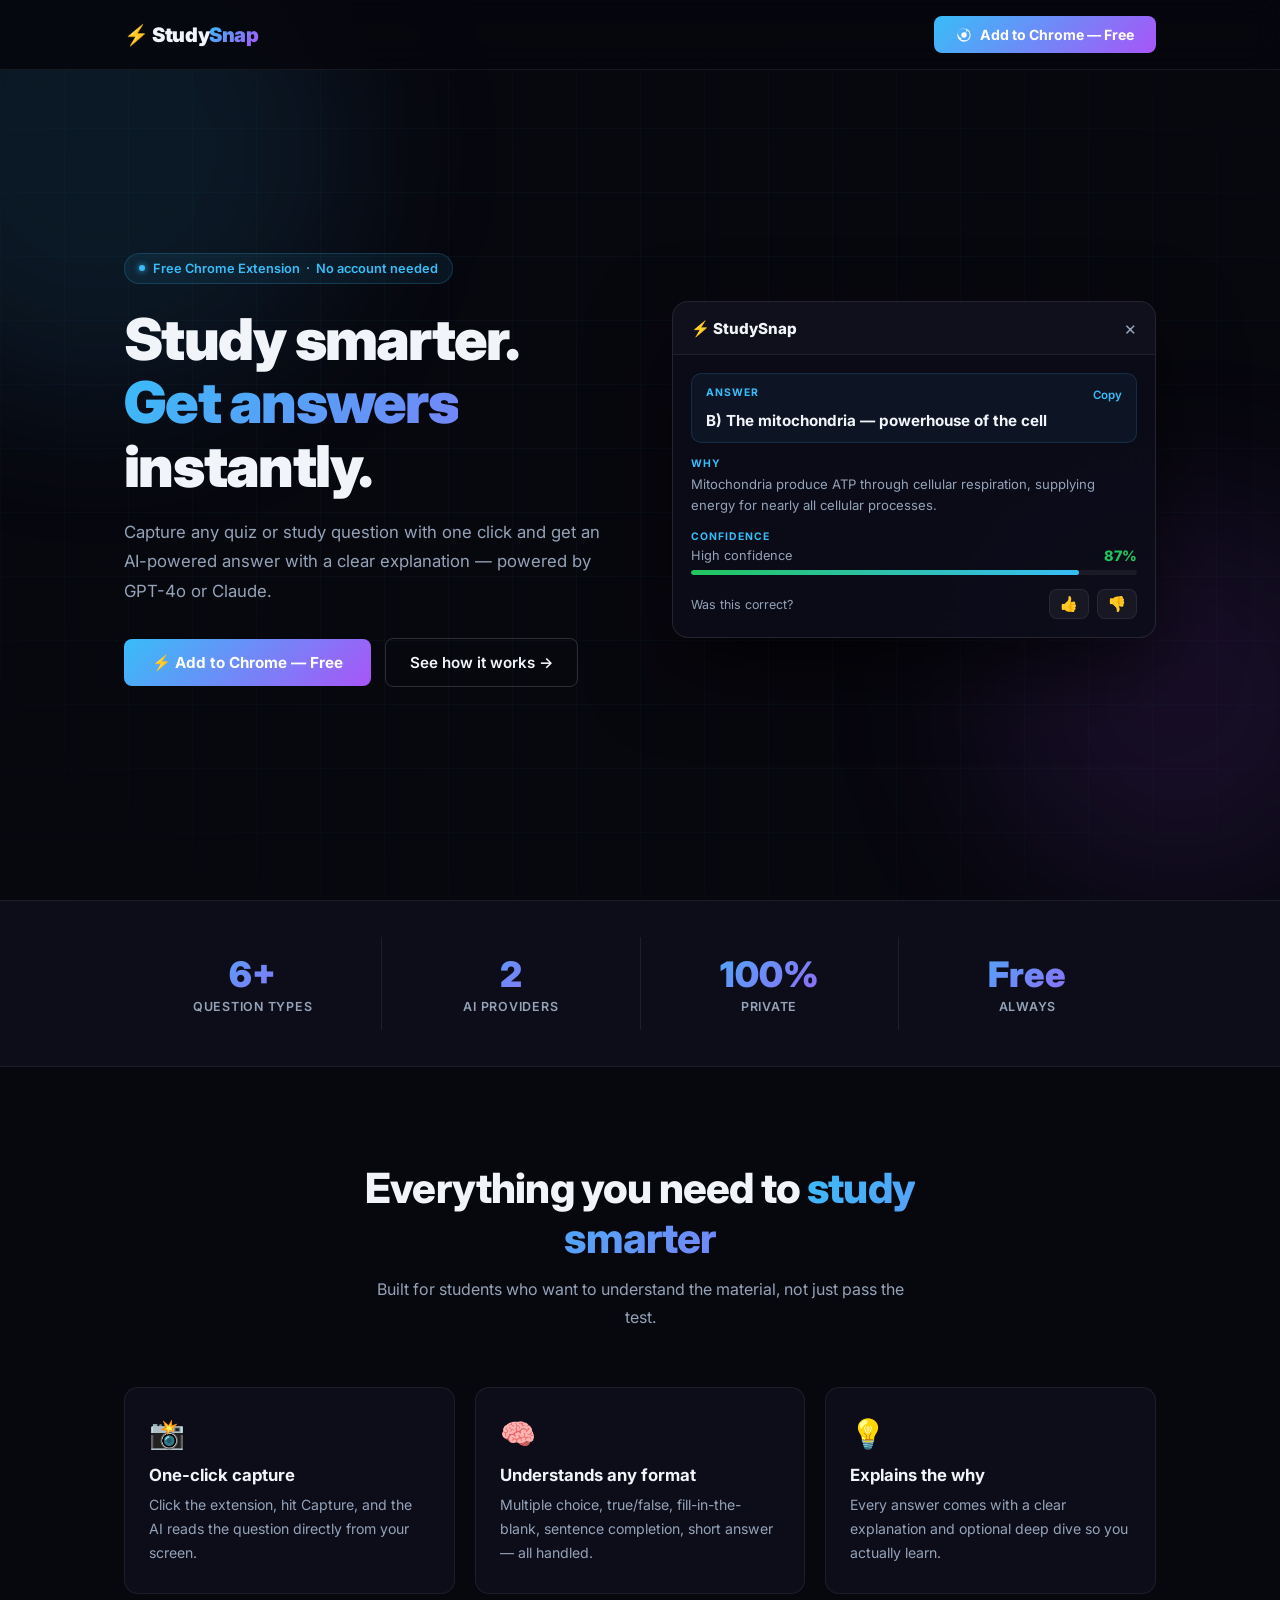
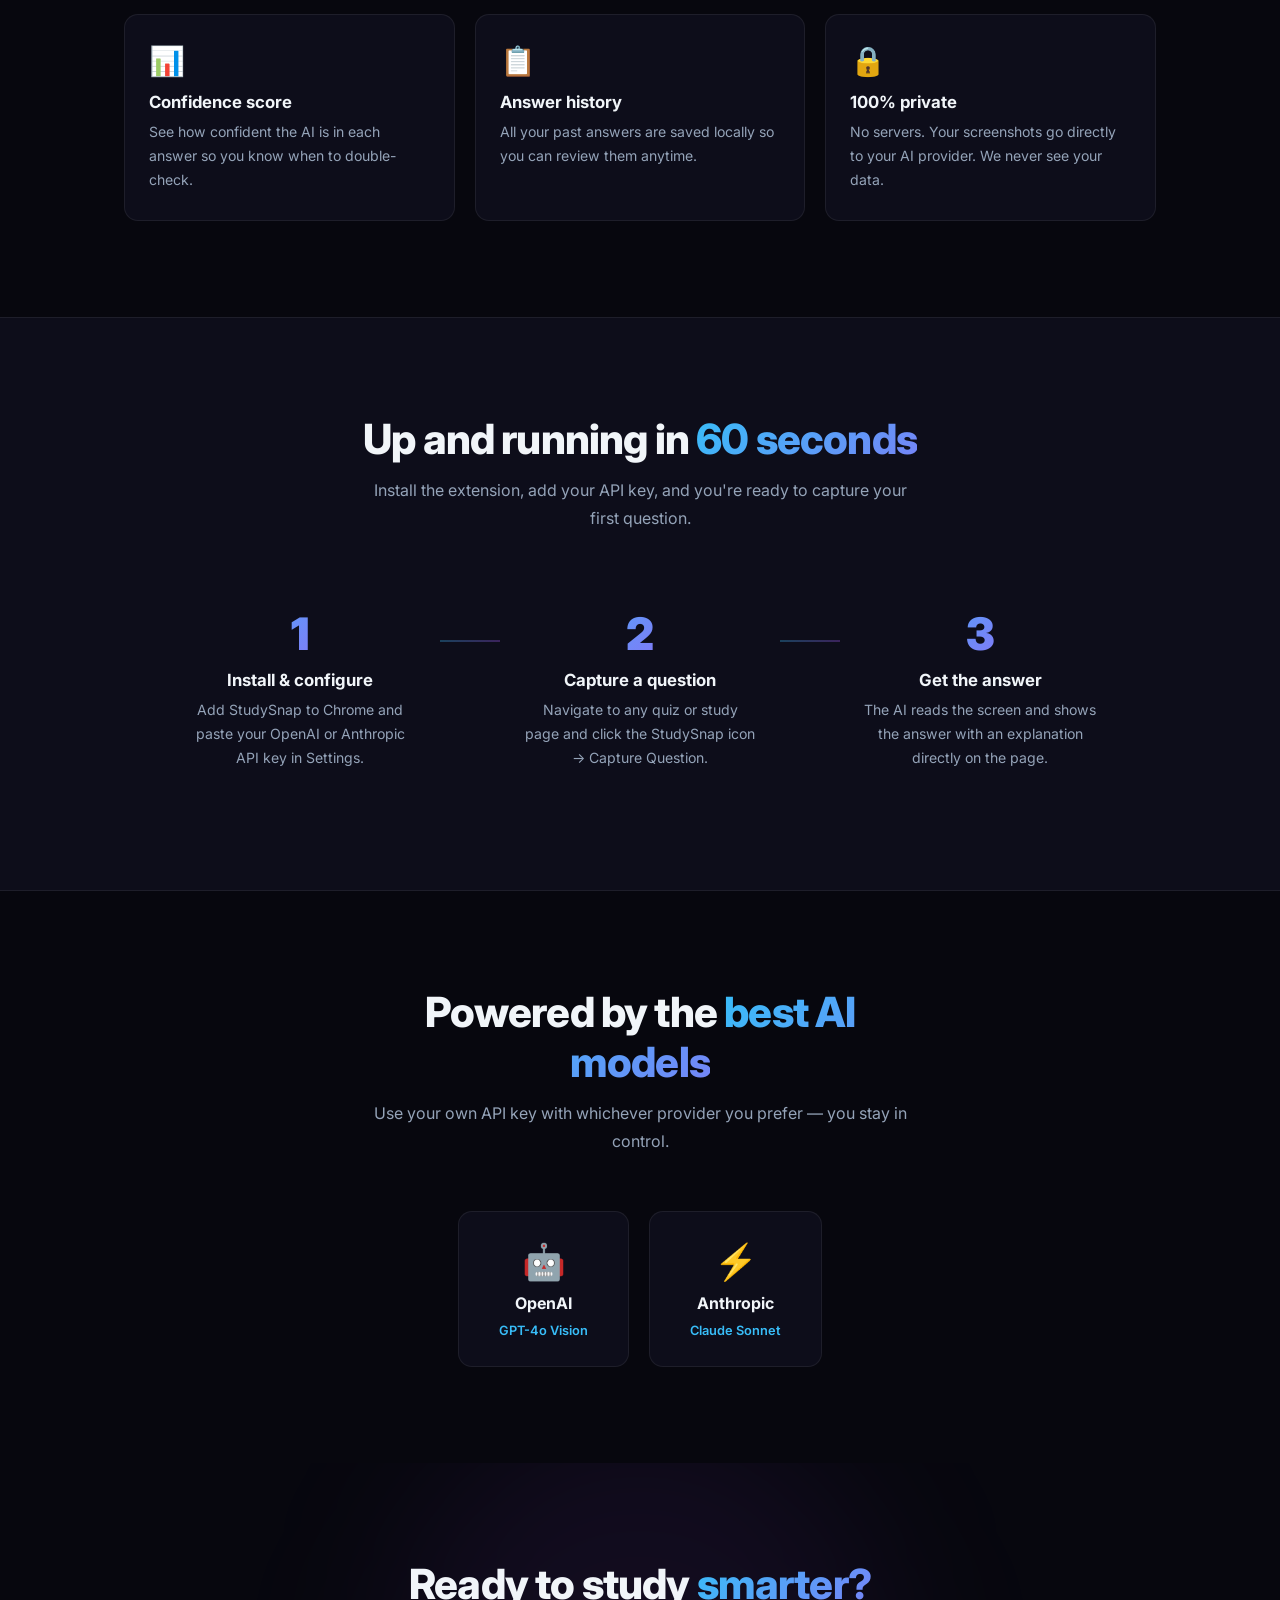
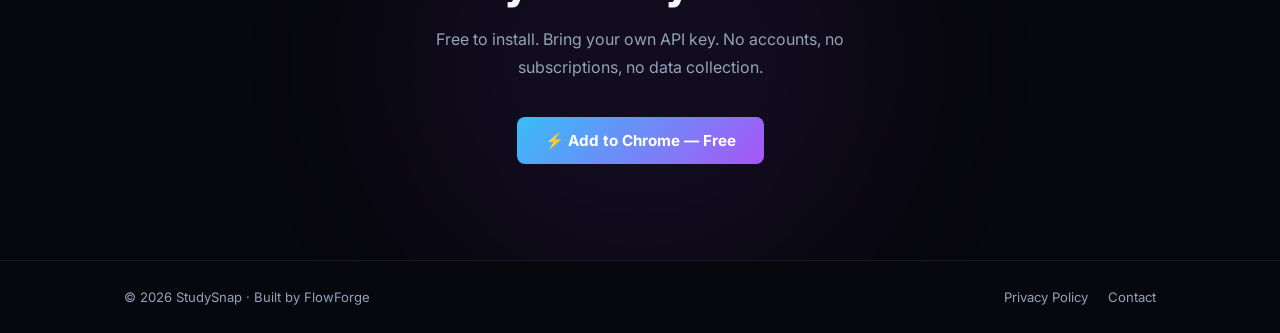
==== index.html @ a2c87129 "Add StudySnap landing page" ====
<!DOCTYPE html>
<html lang="en">
<head>
  <meta charset="UTF-8">
  <meta name="viewport" content="width=device-width, initial-scale=1.0">
  <title>StudySnap — AI Study Assistant for Chrome</title>
  <meta name="description" content="Capture any quiz or study question and get an instant AI-powered answer with explanation. Works with OpenAI & Anthropic.">
  <link rel="preconnect" href="https://fonts.googleapis.com">
  <link href="https://fonts.googleapis.com/css2?family=Inter:wght@400;500;600;700;800;900&display=swap" rel="stylesheet">
  <style>
    *, *::before, *::after { box-sizing: border-box; margin: 0; padding: 0; }

    :root {
      --bg:       #07070e;
      --surface:  #0d0d1a;
      --blue:     #38bdf8;
      --purple:   #a855f7;
      --gradient: linear-gradient(135deg, #38bdf8, #a855f7);
      --text:     #f1f5f9;
      --muted:    #94a3b8;
      --border:   rgba(255,255,255,0.07);
      --radius:   14px;
    }

    html { scroll-behavior: smooth; }
    body { font-family: 'Inter', sans-serif; background: var(--bg); color: var(--text); overflow-x: hidden; }

    .container { max-width: 1080px; margin: 0 auto; padding: 0 24px; }

    /* NAV */
    nav {
      position: fixed; top: 0; left: 0; right: 0; z-index: 100;
      padding: 16px 0;
      background: rgba(7,7,14,0.85);
      backdrop-filter: blur(16px);
      border-bottom: 1px solid var(--border);
    }
    .nav-inner { display: flex; align-items: center; justify-content: space-between; }
    .logo { font-size: 1.25rem; font-weight: 900; color: var(--text); text-decoration: none; letter-spacing: -0.02em; }
    .logo span { background: var(--gradient); -webkit-background-clip: text; -webkit-text-fill-color: transparent; background-clip: text; }
    .btn-chrome {
      display: inline-flex; align-items: center; gap: 8px;
      padding: 10px 22px;
      background: var(--gradient);
      border-radius: 8px;
      color: #fff; font-weight: 700; font-size: 0.88rem;
      text-decoration: none;
      transition: opacity 0.2s;
    }
    .btn-chrome:hover { opacity: 0.85; }

    /* HERO */
    .hero {
      min-height: 100vh; display: flex; align-items: center;
      padding: 120px 0 80px;
      position: relative; overflow: hidden;
    }
    .hero-orb {
      position: absolute; border-radius: 50%; filter: blur(80px); pointer-events: none;
    }
    .orb-1 { width: 500px; height: 500px; background: rgba(56,189,248,0.1); top: -100px; left: -150px; }
    .orb-2 { width: 400px; height: 400px; background: rgba(168,85,247,0.1); bottom: 0; right: -100px; }
    .hero-grid {
      position: absolute; inset: 0;
      background-image: linear-gradient(rgba(56,189,248,0.04) 1px, transparent 1px), linear-gradient(90deg, rgba(56,189,248,0.04) 1px, transparent 1px);
      background-size: 64px 64px;
      mask-image: radial-gradient(ellipse 80% 80% at 50% 50%, black 40%, transparent 100%);
    }
    .hero-inner {
      position: relative; z-index: 1;
      display: grid; grid-template-columns: 1fr 1fr; align-items: center; gap: 64px;
    }
    .badge {
      display: inline-flex; align-items: center; gap: 8px;
      padding: 7px 14px;
      background: rgba(56,189,248,0.08); border: 1px solid rgba(56,189,248,0.2);
      border-radius: 100px; font-size: 0.8rem; font-weight: 600; color: var(--blue);
      margin-bottom: 24px;
    }
    .badge-dot { width: 6px; height: 6px; background: var(--blue); border-radius: 50%; box-shadow: 0 0 6px var(--blue); animation: pulse 2s ease infinite; }
    @keyframes pulse { 0%,100%{opacity:1} 50%{opacity:0.3} }

    h1 { font-size: clamp(2.2rem, 5vw, 3.6rem); font-weight: 900; line-height: 1.1; letter-spacing: -0.03em; margin-bottom: 20px; }
    .grad { background: var(--gradient); background-size: 200% auto; -webkit-background-clip: text; -webkit-text-fill-color: transparent; background-clip: text; animation: shift 4s linear infinite; }
    @keyframes shift { 0%{background-position:0%} 100%{background-position:200%} }

    .hero-sub { font-size: 1.05rem; color: var(--muted); line-height: 1.75; margin-bottom: 32px; }
    .hero-ctas { display: flex; align-items: center; gap: 14px; flex-wrap: wrap; }
    .btn-primary {
      display: inline-flex; align-items: center; gap: 8px;
      padding: 14px 28px; background: var(--gradient);
      border-radius: 8px; color: #fff; font-weight: 700; font-size: 0.95rem;
      text-decoration: none; transition: opacity 0.2s, transform 0.2s;
    }
    .btn-primary:hover { opacity: 0.9; transform: translateY(-2px); }
    .btn-ghost {
      display: inline-flex; align-items: center;
      padding: 14px 24px; background: transparent;
      border: 1px solid rgba(255,255,255,0.15); border-radius: 8px;
      color: var(--text); font-weight: 600; font-size: 0.95rem;
      text-decoration: none; transition: border-color 0.2s, background 0.2s;
    }
    .btn-ghost:hover { border-color: var(--blue); background: rgba(56,189,248,0.06); }

    /* MOCK EXTENSION CARD */
    .mock-card {
      background: rgba(13,13,26,0.9); border: 1px solid rgba(255,255,255,0.1);
      border-radius: 16px; backdrop-filter: blur(20px);
      box-shadow: 0 32px 80px rgba(0,0,0,0.6);
      overflow: hidden; font-size: 0.85rem;
    }
    .mock-header {
      display: flex; align-items: center; justify-content: space-between;
      padding: 14px 18px; border-bottom: 1px solid var(--border);
      background: rgba(255,255,255,0.02);
    }
    .mock-brand { display: flex; align-items: center; gap: 8px; font-weight: 800; font-size: 0.95rem; }
    .mock-close { color: var(--muted); cursor: pointer; font-size: 1.2rem; }
    .mock-body { padding: 18px; display: flex; flex-direction: column; gap: 14px; }
    .mock-label { font-size: 0.65rem; font-weight: 700; letter-spacing: 0.1em; text-transform: uppercase; color: var(--blue); margin-bottom: 4px; }
    .mock-answer {
      background: rgba(56,189,248,0.06); border: 1px solid rgba(56,189,248,0.15);
      border-radius: 10px; padding: 12px 14px;
    }
    .mock-answer-head { display: flex; align-items: center; justify-content: space-between; margin-bottom: 8px; }
    .mock-copy { font-size: 0.72rem; color: var(--blue); font-weight: 600; cursor: pointer; }
    .mock-answer-text { color: var(--text); font-weight: 700; font-size: 0.95rem; }
    .mock-why { color: var(--muted); font-size: 0.82rem; line-height: 1.6; }
    .mock-conf-row { display: flex; justify-content: space-between; align-items: center; }
    .mock-conf-num { font-weight: 800; color: #22c55e; font-size: 0.9rem; }
    .mock-bar { height: 5px; background: rgba(255,255,255,0.06); border-radius: 100px; margin-top: 6px; overflow: hidden; }
    .mock-fill { height: 100%; width: 87%; background: linear-gradient(90deg, #22c55e, #38bdf8); border-radius: 100px; }
    .mock-thumbs { display: flex; align-items: center; justify-content: space-between; }
    .mock-thumbs-q { font-size: 0.78rem; color: var(--muted); }
    .mock-thumbs-btns { display: flex; gap: 8px; }
    .mock-thumb { background: rgba(255,255,255,0.05); border: 1px solid var(--border); border-radius: 8px; padding: 5px 10px; font-size: 0.9rem; cursor: pointer; }

    /* STATS */
    .stats { border-top: 1px solid var(--border); border-bottom: 1px solid var(--border); background: var(--surface); padding: 36px 0; }
    .stats-inner { display: flex; justify-content: center; gap: 0; flex-wrap: wrap; }
    .stat { flex: 1; min-width: 140px; text-align: center; padding: 16px 24px; }
    .stat-num { font-size: 2.2rem; font-weight: 900; background: var(--gradient); -webkit-background-clip: text; -webkit-text-fill-color: transparent; background-clip: text; }
    .stat-label { font-size: 0.78rem; color: var(--muted); font-weight: 600; text-transform: uppercase; letter-spacing: 0.06em; margin-top: 4px; }
    .stat-divider { width: 1px; background: var(--border); align-self: stretch; flex-shrink: 0; }

    /* FEATURES */
    .section { padding: 96px 0; }
    .section-header { text-align: center; max-width: 560px; margin: 0 auto 56px; }
    h2 { font-size: clamp(1.8rem, 4vw, 2.6rem); font-weight: 800; letter-spacing: -0.02em; margin-bottom: 12px; }
    .section-header p { color: var(--muted); font-size: 1rem; line-height: 1.75; }

    .features-grid { display: grid; grid-template-columns: repeat(3, 1fr); gap: 20px; }
    .feature-card {
      background: var(--surface); border: 1px solid var(--border);
      border-radius: var(--radius); padding: 28px 24px;
      transition: border-color 0.3s, transform 0.3s;
    }
    .feature-card:hover { border-color: rgba(56,189,248,0.3); transform: translateY(-4px); }
    .feature-icon { font-size: 1.8rem; margin-bottom: 14px; }
    .feature-card h3 { font-size: 1.05rem; font-weight: 700; margin-bottom: 8px; }
    .feature-card p { color: var(--muted); font-size: 0.88rem; line-height: 1.7; }

    /* HOW IT WORKS */
    .how-section { background: var(--surface); border-top: 1px solid var(--border); border-bottom: 1px solid var(--border); padding: 96px 0; }
    .steps { display: flex; align-items: flex-start; justify-content: center; gap: 0; }
    .step { flex: 1; max-width: 280px; text-align: center; padding: 24px; }
    .step-num { font-size: 2.8rem; font-weight: 900; background: var(--gradient); -webkit-background-clip: text; -webkit-text-fill-color: transparent; background-clip: text; line-height: 1; margin-bottom: 14px; }
    .step h3 { font-size: 1.05rem; font-weight: 700; margin-bottom: 8px; }
    .step p { color: var(--muted); font-size: 0.88rem; line-height: 1.7; }
    .step-connector { flex-shrink: 0; width: 60px; height: 2px; background: var(--gradient); margin-top: 52px; opacity: 0.3; }

    /* AI PROVIDERS */
    .providers { padding: 96px 0; text-align: center; }
    .provider-cards { display: flex; justify-content: center; gap: 20px; margin-top: 40px; flex-wrap: wrap; }
    .provider-card {
      background: var(--surface); border: 1px solid var(--border);
      border-radius: var(--radius); padding: 28px 40px;
      display: flex; flex-direction: column; align-items: center; gap: 10px;
      transition: border-color 0.3s;
    }
    .provider-card:hover { border-color: rgba(56,189,248,0.3); }
    .provider-icon { font-size: 2.2rem; }
    .provider-name { font-weight: 700; }
    .provider-model { font-size: 0.8rem; color: var(--blue); font-weight: 600; }

    /* CTA */
    .cta-section {
      padding: 96px 0; text-align: center; position: relative; overflow: hidden;
    }
    .cta-orb { position: absolute; width: 500px; height: 500px; background: rgba(168,85,247,0.07); border-radius: 50%; filter: blur(80px); top: 50%; left: 50%; transform: translate(-50%,-50%); pointer-events: none; }
    .cta-section h2 { position: relative; z-index: 1; }
    .cta-section p { position: relative; z-index: 1; color: var(--muted); margin: 16px auto 36px; max-width: 480px; line-height: 1.75; }
    .cta-btns { display: flex; justify-content: center; gap: 16px; flex-wrap: wrap; position: relative; z-index: 1; }

    /* FOOTER */
    footer { border-top: 1px solid var(--border); padding: 28px 0; }
    .footer-inner { display: flex; align-items: center; justify-content: space-between; flex-wrap: wrap; gap: 12px; }
    .footer-copy { font-size: 0.82rem; color: var(--muted); }
    .footer-links { display: flex; gap: 20px; }
    .footer-links a { font-size: 0.82rem; color: var(--muted); text-decoration: none; transition: color 0.2s; }
    .footer-links a:hover { color: var(--text); }

    /* RESPONSIVE */
    @media (max-width: 900px) {
      .hero-inner { grid-template-columns: 1fr; }
      .mock-card { display: none; }
      .features-grid { grid-template-columns: repeat(2, 1fr); }
    }
    @media (max-width: 600px) {
      .features-grid { grid-template-columns: 1fr; }
      .steps { flex-direction: column; align-items: center; }
      .step-connector { width: 2px; height: 32px; margin-top: 0; }
      .stats-inner { display: grid; grid-template-columns: 1fr 1fr; }
      .stat-divider { display: none; }
      .footer-inner { flex-direction: column; text-align: center; }
      .footer-links { justify-content: center; }
    }
  </style>
</head>
<body>

  <!-- NAV -->
  <nav>
    <div class="container nav-inner">
      <a href="#" class="logo">⚡ Study<span>Snap</span></a>
      <a href="https://chromewebstore.google.com" class="btn-chrome">
        <svg width="16" height="16" viewBox="0 0 24 24" fill="currentColor"><circle cx="12" cy="12" r="4"/><path d="M12 2a10 10 0 1 0 0 20A10 10 0 0 0 12 2zm0 2c1.9 0 3.6.6 5 1.7L7.7 17a8 8 0 1 1 8.6-13.3zM12 20c-1.9 0-3.6-.6-5-1.7l9.3-13.3A8 8 0 0 1 12 20z"/></svg>
        Add to Chrome — Free
      </a>
    </div>
  </nav>

  <!-- HERO -->
  <section class="hero">
    <div class="hero-orb orb-1"></div>
    <div class="hero-orb orb-2"></div>
    <div class="hero-grid"></div>
    <div class="container hero-inner">
      <div>
        <div class="badge"><span class="badge-dot"></span> Free Chrome Extension &nbsp;·&nbsp; No account needed</div>
        <h1>Study smarter.<br><span class="grad">Get answers</span><br>instantly.</h1>
        <p class="hero-sub">Capture any quiz or study question with one click and get an AI-powered answer with a clear explanation — powered by GPT-4o or Claude.</p>
        <div class="hero-ctas">
          <a href="https://chromewebstore.google.com" class="btn-primary">⚡ Add to Chrome — Free</a>
          <a href="#how" class="btn-ghost">See how it works →</a>
        </div>
      </div>
      <div class="mock-card">
        <div class="mock-header">
          <div class="mock-brand">⚡ StudySnap</div>
          <span class="mock-close">×</span>
        </div>
        <div class="mock-body">
          <div class="mock-answer">
            <div class="mock-answer-head">
              <div class="mock-label">Answer</div>
              <span class="mock-copy">Copy</span>
            </div>
            <div class="mock-answer-text">B) The mitochondria — powerhouse of the cell</div>
          </div>
          <div>
            <div class="mock-label">Why</div>
            <div class="mock-why">Mitochondria produce ATP through cellular respiration, supplying energy for nearly all cellular processes.</div>
          </div>
          <div>
            <div class="mock-label">Confidence</div>
            <div class="mock-conf-row">
              <span style="font-size:0.8rem;color:var(--muted)">High confidence</span>
              <span class="mock-conf-num">87%</span>
            </div>
            <div class="mock-bar"><div class="mock-fill"></div></div>
          </div>
          <div class="mock-thumbs">
            <span class="mock-thumbs-q">Was this correct?</span>
            <div class="mock-thumbs-btns">
              <div class="mock-thumb">👍</div>
              <div class="mock-thumb">👎</div>
            </div>
          </div>
        </div>
      </div>
    </div>
  </section>

  <!-- STATS -->
  <div class="stats">
    <div class="container stats-inner">
      <div class="stat"><div class="stat-num">6+</div><div class="stat-label">Question Types</div></div>
      <div class="stat-divider"></div>
      <div class="stat"><div class="stat-num">2</div><div class="stat-label">AI Providers</div></div>
      <div class="stat-divider"></div>
      <div class="stat"><div class="stat-num">100%</div><div class="stat-label">Private</div></div>
      <div class="stat-divider"></div>
      <div class="stat"><div class="stat-num">Free</div><div class="stat-label">Always</div></div>
    </div>
  </div>

  <!-- FEATURES -->
  <section class="section">
    <div class="container">
      <div class="section-header">
        <h2>Everything you need to <span class="grad">study smarter</span></h2>
        <p>Built for students who want to understand the material, not just pass the test.</p>
      </div>
      <div class="features-grid">
        <div class="feature-card">
          <div class="feature-icon">📸</div>
          <h3>One-click capture</h3>
          <p>Click the extension, hit Capture, and the AI reads the question directly from your screen.</p>
        </div>
        <div class="feature-card">
          <div class="feature-icon">🧠</div>
          <h3>Understands any format</h3>
          <p>Multiple choice, true/false, fill-in-the-blank, sentence completion, short answer — all handled.</p>
        </div>
        <div class="feature-card">
          <div class="feature-icon">💡</div>
          <h3>Explains the why</h3>
          <p>Every answer comes with a clear explanation and optional deep dive so you actually learn.</p>
        </div>
        <div class="feature-card">
          <div class="feature-icon">📊</div>
          <h3>Confidence score</h3>
          <p>See how confident the AI is in each answer so you know when to double-check.</p>
        </div>
        <div class="feature-card">
          <div class="feature-icon">📋</div>
          <h3>Answer history</h3>
          <p>All your past answers are saved locally so you can review them anytime.</p>
        </div>
        <div class="feature-card">
          <div class="feature-icon">🔒</div>
          <h3>100% private</h3>
          <p>No servers. Your screenshots go directly to your AI provider. We never see your data.</p>
        </div>
      </div>
    </div>
  </section>

  <!-- HOW IT WORKS -->
  <section class="how-section" id="how">
    <div class="container">
      <div class="section-header">
        <h2>Up and running in <span class="grad">60 seconds</span></h2>
        <p>Install the extension, add your API key, and you're ready to capture your first question.</p>
      </div>
      <div class="steps">
        <div class="step">
          <div class="step-num">1</div>
          <h3>Install & configure</h3>
          <p>Add StudySnap to Chrome and paste your OpenAI or Anthropic API key in Settings.</p>
        </div>
        <div class="step-connector"></div>
        <div class="step">
          <div class="step-num">2</div>
          <h3>Capture a question</h3>
          <p>Navigate to any quiz or study page and click the StudySnap icon → Capture Question.</p>
        </div>
        <div class="step-connector"></div>
        <div class="step">
          <div class="step-num">3</div>
          <h3>Get the answer</h3>
          <p>The AI reads the screen and shows the answer with an explanation directly on the page.</p>
        </div>
      </div>
    </div>
  </section>

  <!-- AI PROVIDERS -->
  <section class="providers">
    <div class="container">
      <div class="section-header">
        <h2>Powered by the <span class="grad">best AI models</span></h2>
        <p>Use your own API key with whichever provider you prefer — you stay in control.</p>
      </div>
      <div class="provider-cards">
        <div class="provider-card">
          <div class="provider-icon">🤖</div>
          <div class="provider-name">OpenAI</div>
          <div class="provider-model">GPT-4o Vision</div>
        </div>
        <div class="provider-card">
          <div class="provider-icon">⚡</div>
          <div class="provider-name">Anthropic</div>
          <div class="provider-model">Claude Sonnet</div>
        </div>
      </div>
    </div>
  </section>

  <!-- CTA -->
  <section class="cta-section">
    <div class="cta-orb"></div>
    <div class="container">
      <h2>Ready to study <span class="grad">smarter?</span></h2>
      <p>Free to install. Bring your own API key. No accounts, no subscriptions, no data collection.</p>
      <div class="cta-btns">
        <a href="https://chromewebstore.google.com" class="btn-primary">⚡ Add to Chrome — Free</a>
      </div>
    </div>
  </section>

  <!-- FOOTER -->
  <footer>
    <div class="container footer-inner">
      <span class="footer-copy">© 2026 StudySnap · Built by FlowForge</span>
      <div class="footer-links">
        <a href="privacy.html">Privacy Policy</a>
        <a href="mailto:reynolrojasv@gmail.com">Contact</a>
      </div>
    </div>
  </footer>

</body>
</html>
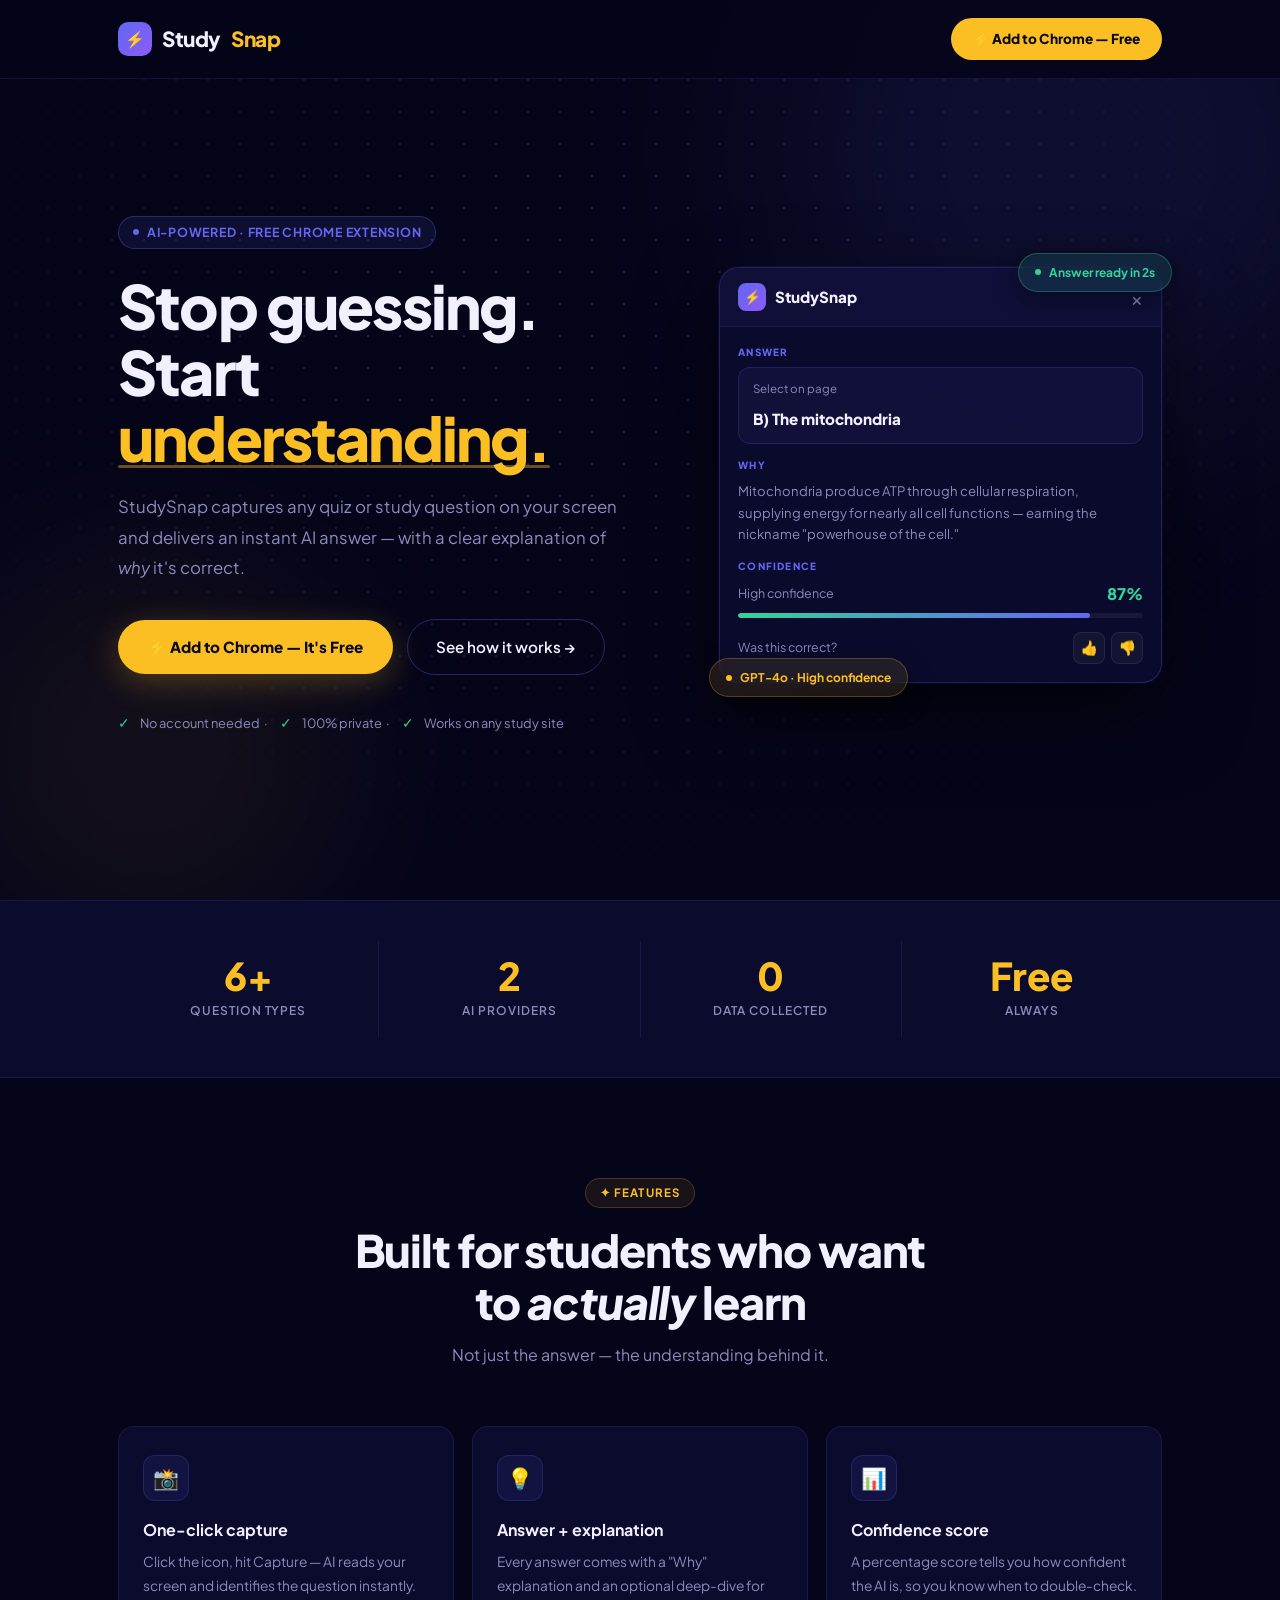
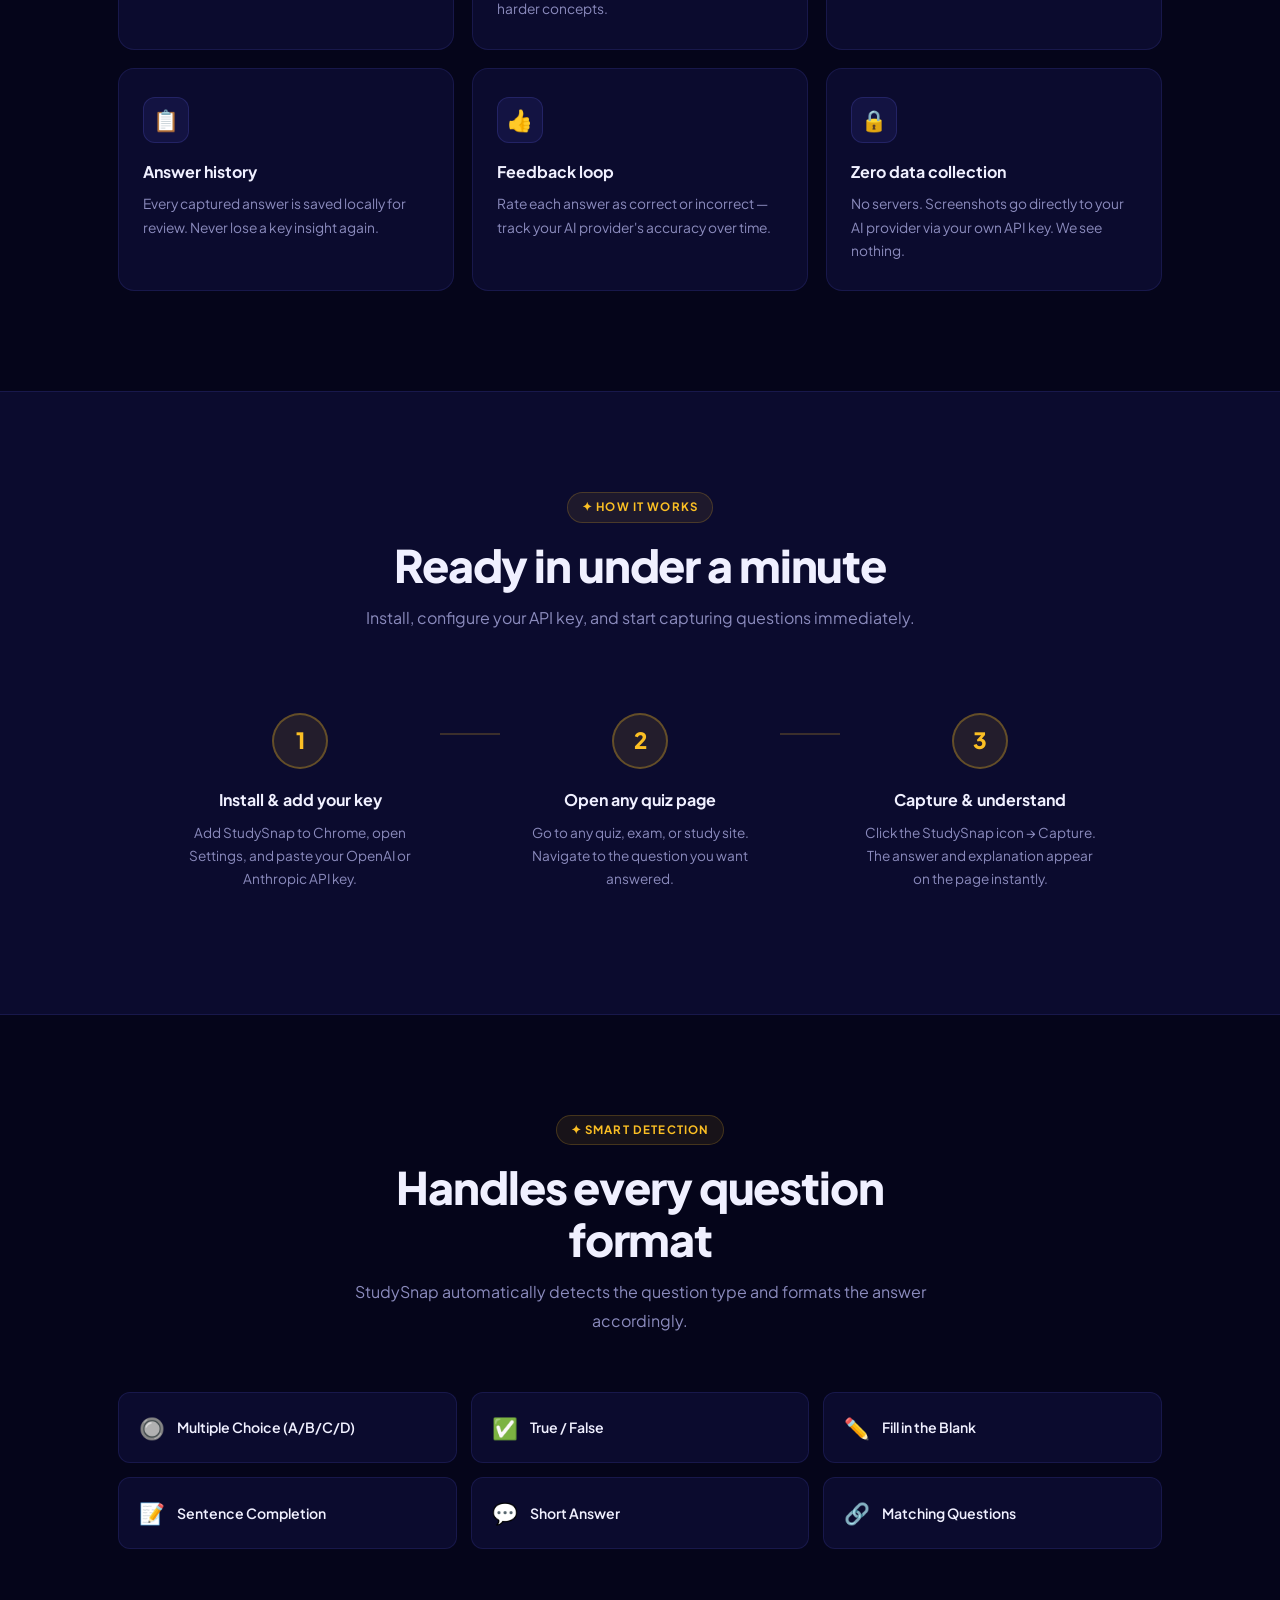
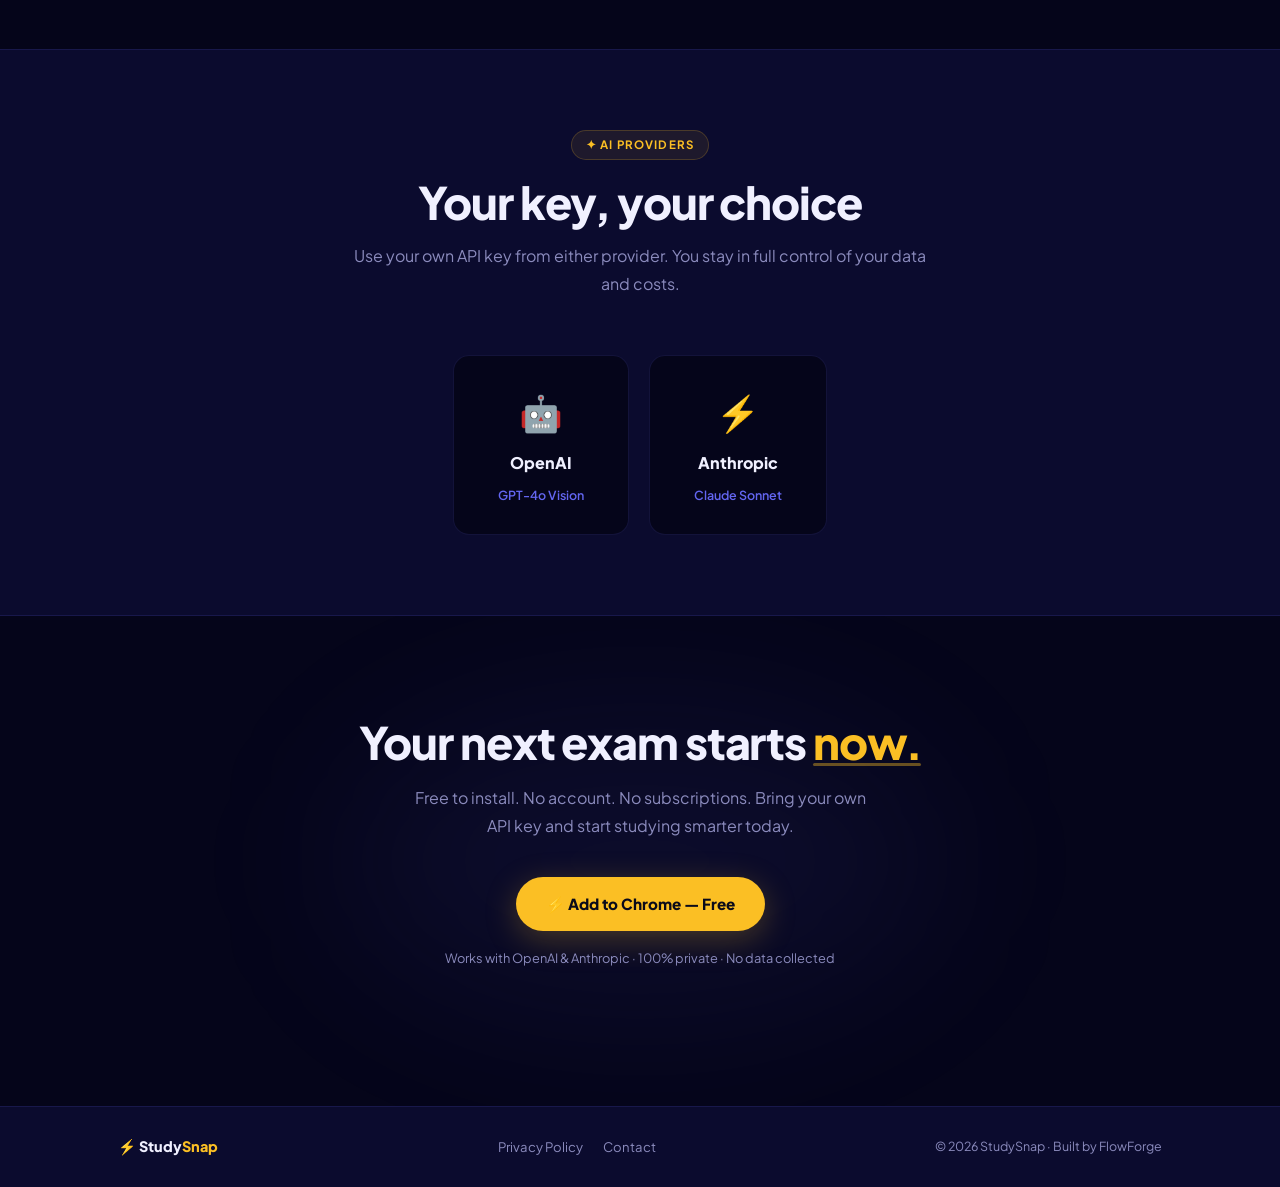
==== commit 01cf9384: "Redesign landing page with student-focused visual identity Replaced the initial dark/techy FlowForge" ====
--- a/index.html
+++ b/index.html
@@ -6,212 +6,293 @@
   <title>StudySnap — AI Study Assistant for Chrome</title>
   <meta name="description" content="Capture any quiz or study question and get an instant AI-powered answer with explanation. Works with OpenAI & Anthropic.">
   <link rel="preconnect" href="https://fonts.googleapis.com">
-  <link href="https://fonts.googleapis.com/css2?family=Inter:wght@400;500;600;700;800;900&display=swap" rel="stylesheet">
+  <link href="https://fonts.googleapis.com/css2?family=Plus+Jakarta+Sans:wght@400;500;600;700;800;900&display=swap" rel="stylesheet">
   <style>
     *, *::before, *::after { box-sizing: border-box; margin: 0; padding: 0; }
 
     :root {
-      --bg:       #07070e;
-      --surface:  #0d0d1a;
-      --blue:     #38bdf8;
-      --purple:   #a855f7;
-      --gradient: linear-gradient(135deg, #38bdf8, #a855f7);
-      --text:     #f1f5f9;
-      --muted:    #94a3b8;
-      --border:   rgba(255,255,255,0.07);
-      --radius:   14px;
+      --bg:       #05051a;
+      --navy:     #0b0b2e;
+      --surface:  #10103a;
+      --indigo:   #6366f1;
+      --violet:   #8b5cf6;
+      --yellow:   #fbbf24;
+      --yellow-d: #f59e0b;
+      --green:    #34d399;
+      --text:     #f0f0ff;
+      --muted:    #8b8bbd;
+      --border:   rgba(99,102,241,0.15);
+      --gradient: linear-gradient(135deg, #6366f1, #8b5cf6);
+      --grad-y:   linear-gradient(135deg, #fbbf24, #f97316);
+      --radius:   16px;
     }
 
     html { scroll-behavior: smooth; }
-    body { font-family: 'Inter', sans-serif; background: var(--bg); color: var(--text); overflow-x: hidden; }
-
-    .container { max-width: 1080px; margin: 0 auto; padding: 0 24px; }
+    body { font-family: 'Plus Jakarta Sans', sans-serif; background: var(--bg); color: var(--text); overflow-x: hidden; line-height: 1.6; }
+
+    .container { max-width: 1100px; margin: 0 auto; padding: 0 28px; }
 
     /* NAV */
     nav {
       position: fixed; top: 0; left: 0; right: 0; z-index: 100;
-      padding: 16px 0;
-      background: rgba(7,7,14,0.85);
-      backdrop-filter: blur(16px);
+      padding: 18px 0;
+      background: rgba(5,5,26,0.9);
+      backdrop-filter: blur(20px);
       border-bottom: 1px solid var(--border);
     }
     .nav-inner { display: flex; align-items: center; justify-content: space-between; }
-    .logo { font-size: 1.25rem; font-weight: 900; color: var(--text); text-decoration: none; letter-spacing: -0.02em; }
-    .logo span { background: var(--gradient); -webkit-background-clip: text; -webkit-text-fill-color: transparent; background-clip: text; }
-    .btn-chrome {
+    .logo {
+      font-size: 1.3rem; font-weight: 900; color: var(--text);
+      text-decoration: none; letter-spacing: -0.02em;
+      display: flex; align-items: center; gap: 10px;
+    }
+    .logo-icon {
+      width: 34px; height: 34px; background: var(--gradient);
+      border-radius: 10px; display: flex; align-items: center; justify-content: center;
+      font-size: 1rem;
+    }
+    .logo span { color: var(--yellow); }
+    .nav-pill {
       display: inline-flex; align-items: center; gap: 8px;
-      padding: 10px 22px;
-      background: var(--gradient);
-      border-radius: 8px;
-      color: #fff; font-weight: 700; font-size: 0.88rem;
-      text-decoration: none;
-      transition: opacity 0.2s;
-    }
-    .btn-chrome:hover { opacity: 0.85; }
+      padding: 10px 22px; background: var(--yellow);
+      border-radius: 100px; color: #0a0a1a; font-weight: 800; font-size: 0.85rem;
+      text-decoration: none; transition: background 0.2s, transform 0.2s;
+    }
+    .nav-pill:hover { background: var(--yellow-d); transform: translateY(-1px); }
 
     /* HERO */
     .hero {
       min-height: 100vh; display: flex; align-items: center;
-      padding: 120px 0 80px;
-      position: relative; overflow: hidden;
-    }
-    .hero-orb {
-      position: absolute; border-radius: 50%; filter: blur(80px); pointer-events: none;
-    }
-    .orb-1 { width: 500px; height: 500px; background: rgba(56,189,248,0.1); top: -100px; left: -150px; }
-    .orb-2 { width: 400px; height: 400px; background: rgba(168,85,247,0.1); bottom: 0; right: -100px; }
-    .hero-grid {
+      padding: 130px 0 80px; position: relative; overflow: hidden;
+    }
+    .hero-dots {
       position: absolute; inset: 0;
-      background-image: linear-gradient(rgba(56,189,248,0.04) 1px, transparent 1px), linear-gradient(90deg, rgba(56,189,248,0.04) 1px, transparent 1px);
-      background-size: 64px 64px;
-      mask-image: radial-gradient(ellipse 80% 80% at 50% 50%, black 40%, transparent 100%);
-    }
-    .hero-inner {
-      position: relative; z-index: 1;
-      display: grid; grid-template-columns: 1fr 1fr; align-items: center; gap: 64px;
-    }
-    .badge {
+      background-image: radial-gradient(rgba(99,102,241,0.25) 1px, transparent 1px);
+      background-size: 32px 32px;
+      mask-image: radial-gradient(ellipse 70% 70% at 50% 40%, black 30%, transparent 100%);
+    }
+    .hero-glow-1 { position: absolute; width: 600px; height: 600px; background: rgba(99,102,241,0.1); border-radius: 50%; filter: blur(100px); top: -150px; right: -100px; pointer-events: none; }
+    .hero-glow-2 { position: absolute; width: 400px; height: 400px; background: rgba(251,191,36,0.06); border-radius: 50%; filter: blur(80px); bottom: -50px; left: -50px; pointer-events: none; }
+
+    .hero-inner { position: relative; z-index: 1; display: grid; grid-template-columns: 1.1fr 0.9fr; align-items: center; gap: 60px; }
+
+    .hero-tag {
       display: inline-flex; align-items: center; gap: 8px;
-      padding: 7px 14px;
-      background: rgba(56,189,248,0.08); border: 1px solid rgba(56,189,248,0.2);
-      border-radius: 100px; font-size: 0.8rem; font-weight: 600; color: var(--blue);
-      margin-bottom: 24px;
-    }
-    .badge-dot { width: 6px; height: 6px; background: var(--blue); border-radius: 50%; box-shadow: 0 0 6px var(--blue); animation: pulse 2s ease infinite; }
-    @keyframes pulse { 0%,100%{opacity:1} 50%{opacity:0.3} }
-
-    h1 { font-size: clamp(2.2rem, 5vw, 3.6rem); font-weight: 900; line-height: 1.1; letter-spacing: -0.03em; margin-bottom: 20px; }
-    .grad { background: var(--gradient); background-size: 200% auto; -webkit-background-clip: text; -webkit-text-fill-color: transparent; background-clip: text; animation: shift 4s linear infinite; }
-    @keyframes shift { 0%{background-position:0%} 100%{background-position:200%} }
-
-    .hero-sub { font-size: 1.05rem; color: var(--muted); line-height: 1.75; margin-bottom: 32px; }
-    .hero-ctas { display: flex; align-items: center; gap: 14px; flex-wrap: wrap; }
-    .btn-primary {
+      padding: 6px 14px; border-radius: 100px;
+      background: rgba(99,102,241,0.1); border: 1px solid rgba(99,102,241,0.3);
+      font-size: 0.78rem; font-weight: 700; color: var(--indigo);
+      letter-spacing: 0.06em; text-transform: uppercase; margin-bottom: 24px;
+    }
+    .tag-dot { width: 6px; height: 6px; background: var(--indigo); border-radius: 50%; animation: blink 2s ease infinite; }
+    @keyframes blink { 0%,100%{opacity:1} 50%{opacity:0.2} }
+
+    h1 { font-size: clamp(2.4rem, 5vw, 3.8rem); font-weight: 900; line-height: 1.08; letter-spacing: -0.03em; margin-bottom: 22px; }
+    .highlight {
+      position: relative; display: inline-block; color: var(--yellow);
+    }
+    .highlight::after {
+      content: ''; position: absolute; bottom: 2px; left: 0; right: 0;
+      height: 3px; background: var(--yellow); border-radius: 2px; opacity: 0.4;
+    }
+
+    .hero-sub { font-size: 1.05rem; color: var(--muted); line-height: 1.8; margin-bottom: 36px; max-width: 500px; }
+
+    .hero-ctas { display: flex; align-items: center; gap: 14px; flex-wrap: wrap; margin-bottom: 36px; }
+    .btn-main {
+      display: inline-flex; align-items: center; gap: 9px;
+      padding: 15px 30px; background: var(--yellow);
+      border-radius: 100px; color: #0a0a1a; font-weight: 800; font-size: 0.95rem;
+      text-decoration: none; transition: background 0.2s, transform 0.2s, box-shadow 0.2s;
+      box-shadow: 0 8px 32px rgba(251,191,36,0.25);
+    }
+    .btn-main:hover { background: var(--yellow-d); transform: translateY(-2px); box-shadow: 0 12px 40px rgba(251,191,36,0.35); }
+    .btn-sec {
       display: inline-flex; align-items: center; gap: 8px;
-      padding: 14px 28px; background: var(--gradient);
-      border-radius: 8px; color: #fff; font-weight: 700; font-size: 0.95rem;
-      text-decoration: none; transition: opacity 0.2s, transform 0.2s;
-    }
-    .btn-primary:hover { opacity: 0.9; transform: translateY(-2px); }
-    .btn-ghost {
-      display: inline-flex; align-items: center;
-      padding: 14px 24px; background: transparent;
-      border: 1px solid rgba(255,255,255,0.15); border-radius: 8px;
+      padding: 15px 28px; background: transparent;
+      border: 1px solid rgba(99,102,241,0.35); border-radius: 100px;
       color: var(--text); font-weight: 600; font-size: 0.95rem;
       text-decoration: none; transition: border-color 0.2s, background 0.2s;
     }
-    .btn-ghost:hover { border-color: var(--blue); background: rgba(56,189,248,0.06); }
-
-    /* MOCK EXTENSION CARD */
-    .mock-card {
-      background: rgba(13,13,26,0.9); border: 1px solid rgba(255,255,255,0.1);
-      border-radius: 16px; backdrop-filter: blur(20px);
-      box-shadow: 0 32px 80px rgba(0,0,0,0.6);
-      overflow: hidden; font-size: 0.85rem;
-    }
-    .mock-header {
+    .btn-sec:hover { border-color: var(--indigo); background: rgba(99,102,241,0.08); }
+
+    .hero-trust { display: flex; align-items: center; gap: 10px; font-size: 0.8rem; color: var(--muted); }
+    .trust-icon { color: var(--green); font-size: 0.9rem; }
+
+    /* OVERLAY MOCK */
+    .overlay-mock {
+      background: rgba(11,11,46,0.95); border: 1px solid rgba(99,102,241,0.25);
+      border-radius: 20px; padding: 0; overflow: hidden;
+      box-shadow: 0 32px 80px rgba(0,0,0,0.6), 0 0 0 1px rgba(99,102,241,0.1);
+    }
+    .om-header {
       display: flex; align-items: center; justify-content: space-between;
-      padding: 14px 18px; border-bottom: 1px solid var(--border);
-      background: rgba(255,255,255,0.02);
-    }
-    .mock-brand { display: flex; align-items: center; gap: 8px; font-weight: 800; font-size: 0.95rem; }
-    .mock-close { color: var(--muted); cursor: pointer; font-size: 1.2rem; }
-    .mock-body { padding: 18px; display: flex; flex-direction: column; gap: 14px; }
-    .mock-label { font-size: 0.65rem; font-weight: 700; letter-spacing: 0.1em; text-transform: uppercase; color: var(--blue); margin-bottom: 4px; }
-    .mock-answer {
-      background: rgba(56,189,248,0.06); border: 1px solid rgba(56,189,248,0.15);
-      border-radius: 10px; padding: 12px 14px;
-    }
-    .mock-answer-head { display: flex; align-items: center; justify-content: space-between; margin-bottom: 8px; }
-    .mock-copy { font-size: 0.72rem; color: var(--blue); font-weight: 600; cursor: pointer; }
-    .mock-answer-text { color: var(--text); font-weight: 700; font-size: 0.95rem; }
-    .mock-why { color: var(--muted); font-size: 0.82rem; line-height: 1.6; }
-    .mock-conf-row { display: flex; justify-content: space-between; align-items: center; }
-    .mock-conf-num { font-weight: 800; color: #22c55e; font-size: 0.9rem; }
-    .mock-bar { height: 5px; background: rgba(255,255,255,0.06); border-radius: 100px; margin-top: 6px; overflow: hidden; }
-    .mock-fill { height: 100%; width: 87%; background: linear-gradient(90deg, #22c55e, #38bdf8); border-radius: 100px; }
-    .mock-thumbs { display: flex; align-items: center; justify-content: space-between; }
-    .mock-thumbs-q { font-size: 0.78rem; color: var(--muted); }
-    .mock-thumbs-btns { display: flex; gap: 8px; }
-    .mock-thumb { background: rgba(255,255,255,0.05); border: 1px solid var(--border); border-radius: 8px; padding: 5px 10px; font-size: 0.9rem; cursor: pointer; }
+      padding: 14px 18px; background: rgba(99,102,241,0.06);
+      border-bottom: 1px solid rgba(99,102,241,0.12);
+    }
+    .om-brand { display: flex; align-items: center; gap: 9px; font-weight: 800; font-size: 0.95rem; }
+    .om-brand-dot { width: 28px; height: 28px; background: var(--gradient); border-radius: 8px; display: flex; align-items: center; justify-content: center; font-size: 0.85rem; }
+    .om-close { color: var(--muted); font-size: 1.2rem; cursor: pointer; }
+    .om-body { padding: 18px; display: flex; flex-direction: column; gap: 14px; }
+    .om-section-label { font-size: 0.62rem; font-weight: 800; letter-spacing: 0.12em; text-transform: uppercase; color: var(--indigo); margin-bottom: 6px; }
+    .om-answer-box {
+      background: rgba(99,102,241,0.07); border: 1px solid rgba(99,102,241,0.2);
+      border-radius: 12px; padding: 12px 14px;
+    }
+    .om-answer-top { display: flex; justify-content: space-between; align-items: center; margin-bottom: 8px; }
+    .om-copy-btn {
+      font-size: 0.7rem; font-weight: 700; color: var(--indigo);
+      background: rgba(99,102,241,0.1); border: 1px solid rgba(99,102,241,0.2);
+      border-radius: 100px; padding: 3px 10px; cursor: pointer;
+    }
+    .om-answer-text { font-weight: 800; font-size: 0.95rem; color: var(--text); }
+    .om-why { font-size: 0.82rem; color: var(--muted); line-height: 1.65; }
+    .om-conf-row { display: flex; justify-content: space-between; align-items: center; margin-bottom: 7px; }
+    .om-conf-num { font-weight: 800; color: var(--green); }
+    .om-conf-label { font-size: 0.78rem; color: var(--muted); }
+    .om-bar { height: 5px; background: rgba(255,255,255,0.06); border-radius: 100px; overflow: hidden; }
+    .om-fill { height: 100%; width: 87%; background: linear-gradient(90deg, var(--green), var(--indigo)); border-radius: 100px; }
+    .om-feedback { display: flex; align-items: center; justify-content: space-between; }
+    .om-fb-label { font-size: 0.78rem; color: var(--muted); }
+    .om-fb-btns { display: flex; gap: 6px; }
+    .om-thumb {
+      width: 32px; height: 32px; background: rgba(255,255,255,0.04);
+      border: 1px solid rgba(255,255,255,0.08); border-radius: 8px;
+      display: flex; align-items: center; justify-content: center; font-size: 0.85rem; cursor: pointer;
+    }
+
+    /* FLOATING BADGE */
+    .hero-badge-wrap { position: relative; }
+    .float-badge {
+      position: absolute; display: flex; align-items: center; gap: 8px;
+      padding: 9px 16px; border-radius: 100px;
+      font-size: 0.75rem; font-weight: 700;
+      backdrop-filter: blur(12px); box-shadow: 0 8px 24px rgba(0,0,0,0.4);
+      white-space: nowrap;
+    }
+    .fb-top { top: -14px; right: -10px; background: rgba(52,211,153,0.12); border: 1px solid rgba(52,211,153,0.3); color: var(--green); }
+    .fb-bot { bottom: -14px; left: -10px; background: rgba(251,191,36,0.1); border: 1px solid rgba(251,191,36,0.25); color: var(--yellow); }
+    .fb-dot { width: 6px; height: 6px; border-radius: 50%; animation: blink 1.5s ease infinite; }
 
     /* STATS */
-    .stats { border-top: 1px solid var(--border); border-bottom: 1px solid var(--border); background: var(--surface); padding: 36px 0; }
-    .stats-inner { display: flex; justify-content: center; gap: 0; flex-wrap: wrap; }
-    .stat { flex: 1; min-width: 140px; text-align: center; padding: 16px 24px; }
-    .stat-num { font-size: 2.2rem; font-weight: 900; background: var(--gradient); -webkit-background-clip: text; -webkit-text-fill-color: transparent; background-clip: text; }
-    .stat-label { font-size: 0.78rem; color: var(--muted); font-weight: 600; text-transform: uppercase; letter-spacing: 0.06em; margin-top: 4px; }
-    .stat-divider { width: 1px; background: var(--border); align-self: stretch; flex-shrink: 0; }
+    .stats { background: var(--navy); border-top: 1px solid var(--border); border-bottom: 1px solid var(--border); padding: 40px 0; }
+    .stats-inner { display: flex; justify-content: center; align-items: stretch; }
+    .stat { flex: 1; min-width: 130px; text-align: center; padding: 16px 20px; }
+    .stat-num { font-size: 2.4rem; font-weight: 900; color: var(--yellow); line-height: 1; }
+    .stat-label { font-size: 0.75rem; font-weight: 600; color: var(--muted); text-transform: uppercase; letter-spacing: 0.08em; margin-top: 6px; }
+    .stat-div { width: 1px; background: var(--border); flex-shrink: 0; align-self: stretch; }
 
     /* FEATURES */
-    .section { padding: 96px 0; }
-    .section-header { text-align: center; max-width: 560px; margin: 0 auto 56px; }
-    h2 { font-size: clamp(1.8rem, 4vw, 2.6rem); font-weight: 800; letter-spacing: -0.02em; margin-bottom: 12px; }
-    .section-header p { color: var(--muted); font-size: 1rem; line-height: 1.75; }
-
-    .features-grid { display: grid; grid-template-columns: repeat(3, 1fr); gap: 20px; }
-    .feature-card {
-      background: var(--surface); border: 1px solid var(--border);
+    .section { padding: 100px 0; }
+    .section-tag {
+      display: inline-flex; align-items: center; gap: 7px;
+      padding: 5px 14px; background: rgba(251,191,36,0.08);
+      border: 1px solid rgba(251,191,36,0.2); border-radius: 100px;
+      font-size: 0.72rem; font-weight: 700; color: var(--yellow);
+      letter-spacing: 0.1em; text-transform: uppercase; margin-bottom: 16px;
+    }
+    .section-header { text-align: center; max-width: 580px; margin: 0 auto 56px; }
+    h2 { font-size: clamp(1.9rem, 4vw, 2.8rem); font-weight: 900; letter-spacing: -0.025em; line-height: 1.15; margin-bottom: 14px; }
+    .section-header p { color: var(--muted); font-size: 1rem; line-height: 1.8; }
+
+    .features-grid { display: grid; grid-template-columns: repeat(3, 1fr); gap: 18px; }
+    .feat {
+      background: var(--navy); border: 1px solid var(--border);
       border-radius: var(--radius); padding: 28px 24px;
       transition: border-color 0.3s, transform 0.3s;
-    }
-    .feature-card:hover { border-color: rgba(56,189,248,0.3); transform: translateY(-4px); }
-    .feature-icon { font-size: 1.8rem; margin-bottom: 14px; }
-    .feature-card h3 { font-size: 1.05rem; font-weight: 700; margin-bottom: 8px; }
-    .feature-card p { color: var(--muted); font-size: 0.88rem; line-height: 1.7; }
+      position: relative; overflow: hidden;
+    }
+    .feat::before {
+      content: ''; position: absolute; top: 0; left: 0; right: 0; height: 2px;
+      background: var(--gradient); opacity: 0; transition: opacity 0.3s;
+    }
+    .feat:hover { border-color: rgba(99,102,241,0.4); transform: translateY(-4px); }
+    .feat:hover::before { opacity: 1; }
+    .feat-icon {
+      width: 46px; height: 46px; border-radius: 12px;
+      background: rgba(99,102,241,0.1); border: 1px solid rgba(99,102,241,0.2);
+      display: flex; align-items: center; justify-content: center;
+      font-size: 1.3rem; margin-bottom: 16px;
+    }
+    .feat h3 { font-size: 1rem; font-weight: 700; margin-bottom: 8px; }
+    .feat p { font-size: 0.86rem; color: var(--muted); line-height: 1.7; }
 
     /* HOW IT WORKS */
-    .how-section { background: var(--surface); border-top: 1px solid var(--border); border-bottom: 1px solid var(--border); padding: 96px 0; }
-    .steps { display: flex; align-items: flex-start; justify-content: center; gap: 0; }
-    .step { flex: 1; max-width: 280px; text-align: center; padding: 24px; }
-    .step-num { font-size: 2.8rem; font-weight: 900; background: var(--gradient); -webkit-background-clip: text; -webkit-text-fill-color: transparent; background-clip: text; line-height: 1; margin-bottom: 14px; }
-    .step h3 { font-size: 1.05rem; font-weight: 700; margin-bottom: 8px; }
-    .step p { color: var(--muted); font-size: 0.88rem; line-height: 1.7; }
-    .step-connector { flex-shrink: 0; width: 60px; height: 2px; background: var(--gradient); margin-top: 52px; opacity: 0.3; }
-
-    /* AI PROVIDERS */
-    .providers { padding: 96px 0; text-align: center; }
-    .provider-cards { display: flex; justify-content: center; gap: 20px; margin-top: 40px; flex-wrap: wrap; }
-    .provider-card {
-      background: var(--surface); border: 1px solid var(--border);
-      border-radius: var(--radius); padding: 28px 40px;
+    .how-section {
+      background: var(--navy); border-top: 1px solid var(--border); border-bottom: 1px solid var(--border);
+      padding: 100px 0;
+    }
+    .steps { display: flex; align-items: flex-start; justify-content: center; }
+    .step { flex: 1; max-width: 280px; text-align: center; padding: 24px 20px; }
+    .step-num-wrap {
+      width: 56px; height: 56px; border-radius: 50%;
+      background: rgba(251,191,36,0.1); border: 2px solid rgba(251,191,36,0.3);
+      display: flex; align-items: center; justify-content: center;
+      font-size: 1.4rem; font-weight: 900; color: var(--yellow);
+      margin: 0 auto 18px;
+    }
+    .step h3 { font-size: 1rem; font-weight: 700; margin-bottom: 8px; }
+    .step p { font-size: 0.85rem; color: var(--muted); line-height: 1.7; }
+    .step-line { flex-shrink: 0; height: 2px; width: 60px; background: rgba(251,191,36,0.2); margin-top: 44px; }
+
+    /* QUESTION TYPES */
+    .types-section { padding: 100px 0; }
+    .types-grid { display: grid; grid-template-columns: repeat(3, 1fr); gap: 14px; margin-top: 48px; }
+    .type-chip {
+      background: var(--navy); border: 1px solid var(--border);
+      border-radius: 12px; padding: 18px 20px;
+      display: flex; align-items: center; gap: 12px;
+      font-size: 0.88rem; font-weight: 600; color: var(--text);
+      transition: border-color 0.3s;
+    }
+    .type-chip:hover { border-color: rgba(99,102,241,0.4); }
+    .type-chip-icon { font-size: 1.3rem; }
+
+    /* PROVIDERS */
+    .providers-section { background: var(--navy); border-top: 1px solid var(--border); border-bottom: 1px solid var(--border); padding: 80px 0; text-align: center; }
+    .provider-row { display: flex; justify-content: center; gap: 20px; margin-top: 40px; flex-wrap: wrap; }
+    .prov-card {
+      background: var(--bg); border: 1px solid var(--border);
+      border-radius: var(--radius); padding: 28px 44px;
       display: flex; flex-direction: column; align-items: center; gap: 10px;
-      transition: border-color 0.3s;
-    }
-    .provider-card:hover { border-color: rgba(56,189,248,0.3); }
-    .provider-icon { font-size: 2.2rem; }
-    .provider-name { font-weight: 700; }
-    .provider-model { font-size: 0.8rem; color: var(--blue); font-weight: 600; }
+      transition: border-color 0.3s, transform 0.3s;
+    }
+    .prov-card:hover { border-color: rgba(99,102,241,0.4); transform: translateY(-3px); }
+    .prov-icon { font-size: 2.2rem; }
+    .prov-name { font-weight: 800; }
+    .prov-model { font-size: 0.78rem; font-weight: 600; color: var(--indigo); }
 
     /* CTA */
-    .cta-section {
-      padding: 96px 0; text-align: center; position: relative; overflow: hidden;
-    }
-    .cta-orb { position: absolute; width: 500px; height: 500px; background: rgba(168,85,247,0.07); border-radius: 50%; filter: blur(80px); top: 50%; left: 50%; transform: translate(-50%,-50%); pointer-events: none; }
+    .cta-section { padding: 100px 0; text-align: center; position: relative; overflow: hidden; }
+    .cta-glow { position: absolute; width: 600px; height: 300px; background: rgba(99,102,241,0.08); border-radius: 50%; filter: blur(80px); top: 50%; left: 50%; transform: translate(-50%,-50%); pointer-events: none; }
     .cta-section h2 { position: relative; z-index: 1; }
-    .cta-section p { position: relative; z-index: 1; color: var(--muted); margin: 16px auto 36px; max-width: 480px; line-height: 1.75; }
-    .cta-btns { display: flex; justify-content: center; gap: 16px; flex-wrap: wrap; position: relative; z-index: 1; }
+    .cta-section p { color: var(--muted); margin: 16px auto 36px; max-width: 460px; line-height: 1.8; position: relative; z-index: 1; }
+    .cta-btns { display: flex; justify-content: center; gap: 14px; flex-wrap: wrap; position: relative; z-index: 1; }
+    .cta-note { font-size: 0.8rem; color: var(--muted); margin-top: 16px; position: relative; z-index: 1; }
 
     /* FOOTER */
-    footer { border-top: 1px solid var(--border); padding: 28px 0; }
+    footer { border-top: 1px solid var(--border); padding: 28px 0; background: var(--navy); }
     .footer-inner { display: flex; align-items: center; justify-content: space-between; flex-wrap: wrap; gap: 12px; }
-    .footer-copy { font-size: 0.82rem; color: var(--muted); }
+    .footer-logo { font-weight: 800; font-size: 0.9rem; color: var(--text); text-decoration: none; }
+    .footer-logo span { color: var(--yellow); }
     .footer-links { display: flex; gap: 20px; }
     .footer-links a { font-size: 0.82rem; color: var(--muted); text-decoration: none; transition: color 0.2s; }
     .footer-links a:hover { color: var(--text); }
+    .footer-copy { font-size: 0.78rem; color: var(--muted); }
 
     /* RESPONSIVE */
     @media (max-width: 900px) {
       .hero-inner { grid-template-columns: 1fr; }
-      .mock-card { display: none; }
+      .overlay-mock { display: none; }
       .features-grid { grid-template-columns: repeat(2, 1fr); }
-    }
-    @media (max-width: 600px) {
+      .types-grid { grid-template-columns: repeat(2, 1fr); }
+    }
+    @media (max-width: 580px) {
       .features-grid { grid-template-columns: 1fr; }
+      .types-grid { grid-template-columns: 1fr; }
       .steps { flex-direction: column; align-items: center; }
-      .step-connector { width: 2px; height: 32px; margin-top: 0; }
+      .step-line { width: 2px; height: 32px; margin-top: 0; }
       .stats-inner { display: grid; grid-template-columns: 1fr 1fr; }
-      .stat-divider { display: none; }
+      .stat-div { display: none; }
       .footer-inner { flex-direction: column; text-align: center; }
       .footer-links { justify-content: center; }
     }
@@ -222,62 +303,78 @@
   <!-- NAV -->
   <nav>
     <div class="container nav-inner">
-      <a href="#" class="logo">⚡ Study<span>Snap</span></a>
-      <a href="https://chromewebstore.google.com" class="btn-chrome">
-        <svg width="16" height="16" viewBox="0 0 24 24" fill="currentColor"><circle cx="12" cy="12" r="4"/><path d="M12 2a10 10 0 1 0 0 20A10 10 0 0 0 12 2zm0 2c1.9 0 3.6.6 5 1.7L7.7 17a8 8 0 1 1 8.6-13.3zM12 20c-1.9 0-3.6-.6-5-1.7l9.3-13.3A8 8 0 0 1 12 20z"/></svg>
-        Add to Chrome — Free
+      <a href="#" class="logo">
+        <div class="logo-icon">⚡</div>
+        Study<span>Snap</span>
       </a>
+      <a href="https://chromewebstore.google.com" class="nav-pill">⚡ Add to Chrome — Free</a>
     </div>
   </nav>
 
   <!-- HERO -->
   <section class="hero">
-    <div class="hero-orb orb-1"></div>
-    <div class="hero-orb orb-2"></div>
-    <div class="hero-grid"></div>
+    <div class="hero-dots"></div>
+    <div class="hero-glow-1"></div>
+    <div class="hero-glow-2"></div>
     <div class="container hero-inner">
       <div>
-        <div class="badge"><span class="badge-dot"></span> Free Chrome Extension &nbsp;·&nbsp; No account needed</div>
-        <h1>Study smarter.<br><span class="grad">Get answers</span><br>instantly.</h1>
-        <p class="hero-sub">Capture any quiz or study question with one click and get an AI-powered answer with a clear explanation — powered by GPT-4o or Claude.</p>
+        <div class="hero-tag"><span class="tag-dot"></span> AI-Powered · Free Chrome Extension</div>
+        <h1>Stop guessing.<br>Start <span class="highlight">understanding.</span></h1>
+        <p class="hero-sub">StudySnap captures any quiz or study question on your screen and delivers an instant AI answer — with a clear explanation of <em>why</em> it's correct.</p>
         <div class="hero-ctas">
-          <a href="https://chromewebstore.google.com" class="btn-primary">⚡ Add to Chrome — Free</a>
-          <a href="#how" class="btn-ghost">See how it works →</a>
-        </div>
-      </div>
-      <div class="mock-card">
-        <div class="mock-header">
-          <div class="mock-brand">⚡ StudySnap</div>
-          <span class="mock-close">×</span>
-        </div>
-        <div class="mock-body">
-          <div class="mock-answer">
-            <div class="mock-answer-head">
-              <div class="mock-label">Answer</div>
-              <span class="mock-copy">Copy</span>
+          <a href="https://chromewebstore.google.com" class="btn-main">⚡ Add to Chrome — It's Free</a>
+          <a href="#how" class="btn-sec">See how it works →</a>
+        </div>
+        <div class="hero-trust">
+          <span class="trust-icon">✓</span> No account needed &nbsp;·&nbsp;
+          <span class="trust-icon">✓</span> 100% private &nbsp;·&nbsp;
+          <span class="trust-icon">✓</span> Works on any study site
+        </div>
+      </div>
+
+      <!-- OVERLAY MOCK -->
+      <div class="hero-badge-wrap">
+        <div class="float-badge fb-top"><span class="fb-dot" style="background:var(--green)"></span> Answer ready in 2s</div>
+        <div class="overlay-mock">
+          <div class="om-header">
+            <div class="om-brand">
+              <div class="om-brand-dot">⚡</div>
+              StudySnap
             </div>
-            <div class="mock-answer-text">B) The mitochondria — powerhouse of the cell</div>
+            <span class="om-close">×</span>
           </div>
-          <div>
-            <div class="mock-label">Why</div>
-            <div class="mock-why">Mitochondria produce ATP through cellular respiration, supplying energy for nearly all cellular processes.</div>
-          </div>
-          <div>
-            <div class="mock-label">Confidence</div>
-            <div class="mock-conf-row">
-              <span style="font-size:0.8rem;color:var(--muted)">High confidence</span>
-              <span class="mock-conf-num">87%</span>
+          <div class="om-body">
+            <div>
+              <div class="om-section-label">Answer</div>
+              <div class="om-answer-box">
+                <div class="om-answer-top">
+                  <span style="font-size:0.72rem;color:var(--muted)">Select on page</span>
+                </div>
+                <div class="om-answer-text">B) The mitochondria</div>
+              </div>
             </div>
-            <div class="mock-bar"><div class="mock-fill"></div></div>
-          </div>
-          <div class="mock-thumbs">
-            <span class="mock-thumbs-q">Was this correct?</span>
-            <div class="mock-thumbs-btns">
-              <div class="mock-thumb">👍</div>
-              <div class="mock-thumb">👎</div>
+            <div>
+              <div class="om-section-label">Why</div>
+              <div class="om-why">Mitochondria produce ATP through cellular respiration, supplying energy for nearly all cell functions — earning the nickname "powerhouse of the cell."</div>
+            </div>
+            <div>
+              <div class="om-section-label">Confidence</div>
+              <div class="om-conf-row">
+                <span class="om-conf-label">High confidence</span>
+                <span class="om-conf-num">87%</span>
+              </div>
+              <div class="om-bar"><div class="om-fill"></div></div>
+            </div>
+            <div class="om-feedback">
+              <span class="om-fb-label">Was this correct?</span>
+              <div class="om-fb-btns">
+                <div class="om-thumb">👍</div>
+                <div class="om-thumb">👎</div>
+              </div>
             </div>
           </div>
         </div>
+        <div class="float-badge fb-bot"><span class="fb-dot" style="background:var(--yellow)"></span> GPT-4o · High confidence</div>
       </div>
     </div>
   </section>
@@ -286,11 +383,11 @@
   <div class="stats">
     <div class="container stats-inner">
       <div class="stat"><div class="stat-num">6+</div><div class="stat-label">Question Types</div></div>
-      <div class="stat-divider"></div>
+      <div class="stat-div"></div>
       <div class="stat"><div class="stat-num">2</div><div class="stat-label">AI Providers</div></div>
-      <div class="stat-divider"></div>
-      <div class="stat"><div class="stat-num">100%</div><div class="stat-label">Private</div></div>
-      <div class="stat-divider"></div>
+      <div class="stat-div"></div>
+      <div class="stat"><div class="stat-num">0</div><div class="stat-label">Data Collected</div></div>
+      <div class="stat-div"></div>
       <div class="stat"><div class="stat-num">Free</div><div class="stat-label">Always</div></div>
     </div>
   </div>
@@ -299,39 +396,40 @@
   <section class="section">
     <div class="container">
       <div class="section-header">
-        <h2>Everything you need to <span class="grad">study smarter</span></h2>
-        <p>Built for students who want to understand the material, not just pass the test.</p>
+        <div class="section-tag">✦ Features</div>
+        <h2>Built for students who want to <em>actually</em> learn</h2>
+        <p>Not just the answer — the understanding behind it.</p>
       </div>
       <div class="features-grid">
-        <div class="feature-card">
-          <div class="feature-icon">📸</div>
+        <div class="feat">
+          <div class="feat-icon">📸</div>
           <h3>One-click capture</h3>
-          <p>Click the extension, hit Capture, and the AI reads the question directly from your screen.</p>
-        </div>
-        <div class="feature-card">
-          <div class="feature-icon">🧠</div>
-          <h3>Understands any format</h3>
-          <p>Multiple choice, true/false, fill-in-the-blank, sentence completion, short answer — all handled.</p>
-        </div>
-        <div class="feature-card">
-          <div class="feature-icon">💡</div>
-          <h3>Explains the why</h3>
-          <p>Every answer comes with a clear explanation and optional deep dive so you actually learn.</p>
-        </div>
-        <div class="feature-card">
-          <div class="feature-icon">📊</div>
+          <p>Click the icon, hit Capture — AI reads your screen and identifies the question instantly.</p>
+        </div>
+        <div class="feat">
+          <div class="feat-icon">💡</div>
+          <h3>Answer + explanation</h3>
+          <p>Every answer comes with a "Why" explanation and an optional deep-dive for harder concepts.</p>
+        </div>
+        <div class="feat">
+          <div class="feat-icon">📊</div>
           <h3>Confidence score</h3>
-          <p>See how confident the AI is in each answer so you know when to double-check.</p>
-        </div>
-        <div class="feature-card">
-          <div class="feature-icon">📋</div>
+          <p>A percentage score tells you how confident the AI is, so you know when to double-check.</p>
+        </div>
+        <div class="feat">
+          <div class="feat-icon">📋</div>
           <h3>Answer history</h3>
-          <p>All your past answers are saved locally so you can review them anytime.</p>
-        </div>
-        <div class="feature-card">
-          <div class="feature-icon">🔒</div>
-          <h3>100% private</h3>
-          <p>No servers. Your screenshots go directly to your AI provider. We never see your data.</p>
+          <p>Every captured answer is saved locally for review. Never lose a key insight again.</p>
+        </div>
+        <div class="feat">
+          <div class="feat-icon">👍</div>
+          <h3>Feedback loop</h3>
+          <p>Rate each answer as correct or incorrect — track your AI provider's accuracy over time.</p>
+        </div>
+        <div class="feat">
+          <div class="feat-icon">🔒</div>
+          <h3>Zero data collection</h3>
+          <p>No servers. Screenshots go directly to your AI provider via your own API key. We see nothing.</p>
         </div>
       </div>
     </div>
@@ -341,48 +439,69 @@
   <section class="how-section" id="how">
     <div class="container">
       <div class="section-header">
-        <h2>Up and running in <span class="grad">60 seconds</span></h2>
-        <p>Install the extension, add your API key, and you're ready to capture your first question.</p>
+        <div class="section-tag">✦ How it works</div>
+        <h2>Ready in under a minute</h2>
+        <p>Install, configure your API key, and start capturing questions immediately.</p>
       </div>
       <div class="steps">
         <div class="step">
-          <div class="step-num">1</div>
-          <h3>Install & configure</h3>
-          <p>Add StudySnap to Chrome and paste your OpenAI or Anthropic API key in Settings.</p>
-        </div>
-        <div class="step-connector"></div>
+          <div class="step-num-wrap">1</div>
+          <h3>Install & add your key</h3>
+          <p>Add StudySnap to Chrome, open Settings, and paste your OpenAI or Anthropic API key.</p>
+        </div>
+        <div class="step-line"></div>
         <div class="step">
-          <div class="step-num">2</div>
-          <h3>Capture a question</h3>
-          <p>Navigate to any quiz or study page and click the StudySnap icon → Capture Question.</p>
-        </div>
-        <div class="step-connector"></div>
+          <div class="step-num-wrap">2</div>
+          <h3>Open any quiz page</h3>
+          <p>Go to any quiz, exam, or study site. Navigate to the question you want answered.</p>
+        </div>
+        <div class="step-line"></div>
         <div class="step">
-          <div class="step-num">3</div>
-          <h3>Get the answer</h3>
-          <p>The AI reads the screen and shows the answer with an explanation directly on the page.</p>
+          <div class="step-num-wrap">3</div>
+          <h3>Capture & understand</h3>
+          <p>Click the StudySnap icon → Capture. The answer and explanation appear on the page instantly.</p>
         </div>
       </div>
     </div>
   </section>
 
-  <!-- AI PROVIDERS -->
-  <section class="providers">
+  <!-- QUESTION TYPES -->
+  <section class="types-section">
     <div class="container">
       <div class="section-header">
-        <h2>Powered by the <span class="grad">best AI models</span></h2>
-        <p>Use your own API key with whichever provider you prefer — you stay in control.</p>
-      </div>
-      <div class="provider-cards">
-        <div class="provider-card">
-          <div class="provider-icon">🤖</div>
-          <div class="provider-name">OpenAI</div>
-          <div class="provider-model">GPT-4o Vision</div>
-        </div>
-        <div class="provider-card">
-          <div class="provider-icon">⚡</div>
-          <div class="provider-name">Anthropic</div>
-          <div class="provider-model">Claude Sonnet</div>
+        <div class="section-tag">✦ Smart detection</div>
+        <h2>Handles every question format</h2>
+        <p>StudySnap automatically detects the question type and formats the answer accordingly.</p>
+      </div>
+      <div class="types-grid">
+        <div class="type-chip"><span class="type-chip-icon">🔘</span> Multiple Choice (A/B/C/D)</div>
+        <div class="type-chip"><span class="type-chip-icon">✅</span> True / False</div>
+        <div class="type-chip"><span class="type-chip-icon">✏️</span> Fill in the Blank</div>
+        <div class="type-chip"><span class="type-chip-icon">📝</span> Sentence Completion</div>
+        <div class="type-chip"><span class="type-chip-icon">💬</span> Short Answer</div>
+        <div class="type-chip"><span class="type-chip-icon">🔗</span> Matching Questions</div>
+      </div>
+    </div>
+  </section>
+
+  <!-- PROVIDERS -->
+  <section class="providers-section">
+    <div class="container">
+      <div class="section-header">
+        <div class="section-tag">✦ AI Providers</div>
+        <h2>Your key, your choice</h2>
+        <p>Use your own API key from either provider. You stay in full control of your data and costs.</p>
+      </div>
+      <div class="provider-row">
+        <div class="prov-card">
+          <div class="prov-icon">🤖</div>
+          <div class="prov-name">OpenAI</div>
+          <div class="prov-model">GPT-4o Vision</div>
+        </div>
+        <div class="prov-card">
+          <div class="prov-icon">⚡</div>
+          <div class="prov-name">Anthropic</div>
+          <div class="prov-model">Claude Sonnet</div>
         </div>
       </div>
     </div>
@@ -390,24 +509,26 @@
 
   <!-- CTA -->
   <section class="cta-section">
-    <div class="cta-orb"></div>
+    <div class="cta-glow"></div>
     <div class="container">
-      <h2>Ready to study <span class="grad">smarter?</span></h2>
-      <p>Free to install. Bring your own API key. No accounts, no subscriptions, no data collection.</p>
+      <h2>Your next exam starts <span class="highlight">now.</span></h2>
+      <p>Free to install. No account. No subscriptions. Bring your own API key and start studying smarter today.</p>
       <div class="cta-btns">
-        <a href="https://chromewebstore.google.com" class="btn-primary">⚡ Add to Chrome — Free</a>
-      </div>
+        <a href="https://chromewebstore.google.com" class="btn-main">⚡ Add to Chrome — Free</a>
+      </div>
+      <p class="cta-note">Works with OpenAI & Anthropic · 100% private · No data collected</p>
     </div>
   </section>
 
   <!-- FOOTER -->
   <footer>
     <div class="container footer-inner">
-      <span class="footer-copy">© 2026 StudySnap · Built by FlowForge</span>
+      <a href="#" class="footer-logo">⚡ Study<span>Snap</span></a>
       <div class="footer-links">
         <a href="privacy.html">Privacy Policy</a>
         <a href="mailto:reynolrojasv@gmail.com">Contact</a>
       </div>
+      <span class="footer-copy">© 2026 StudySnap · Built by FlowForge</span>
     </div>
   </footer>
 
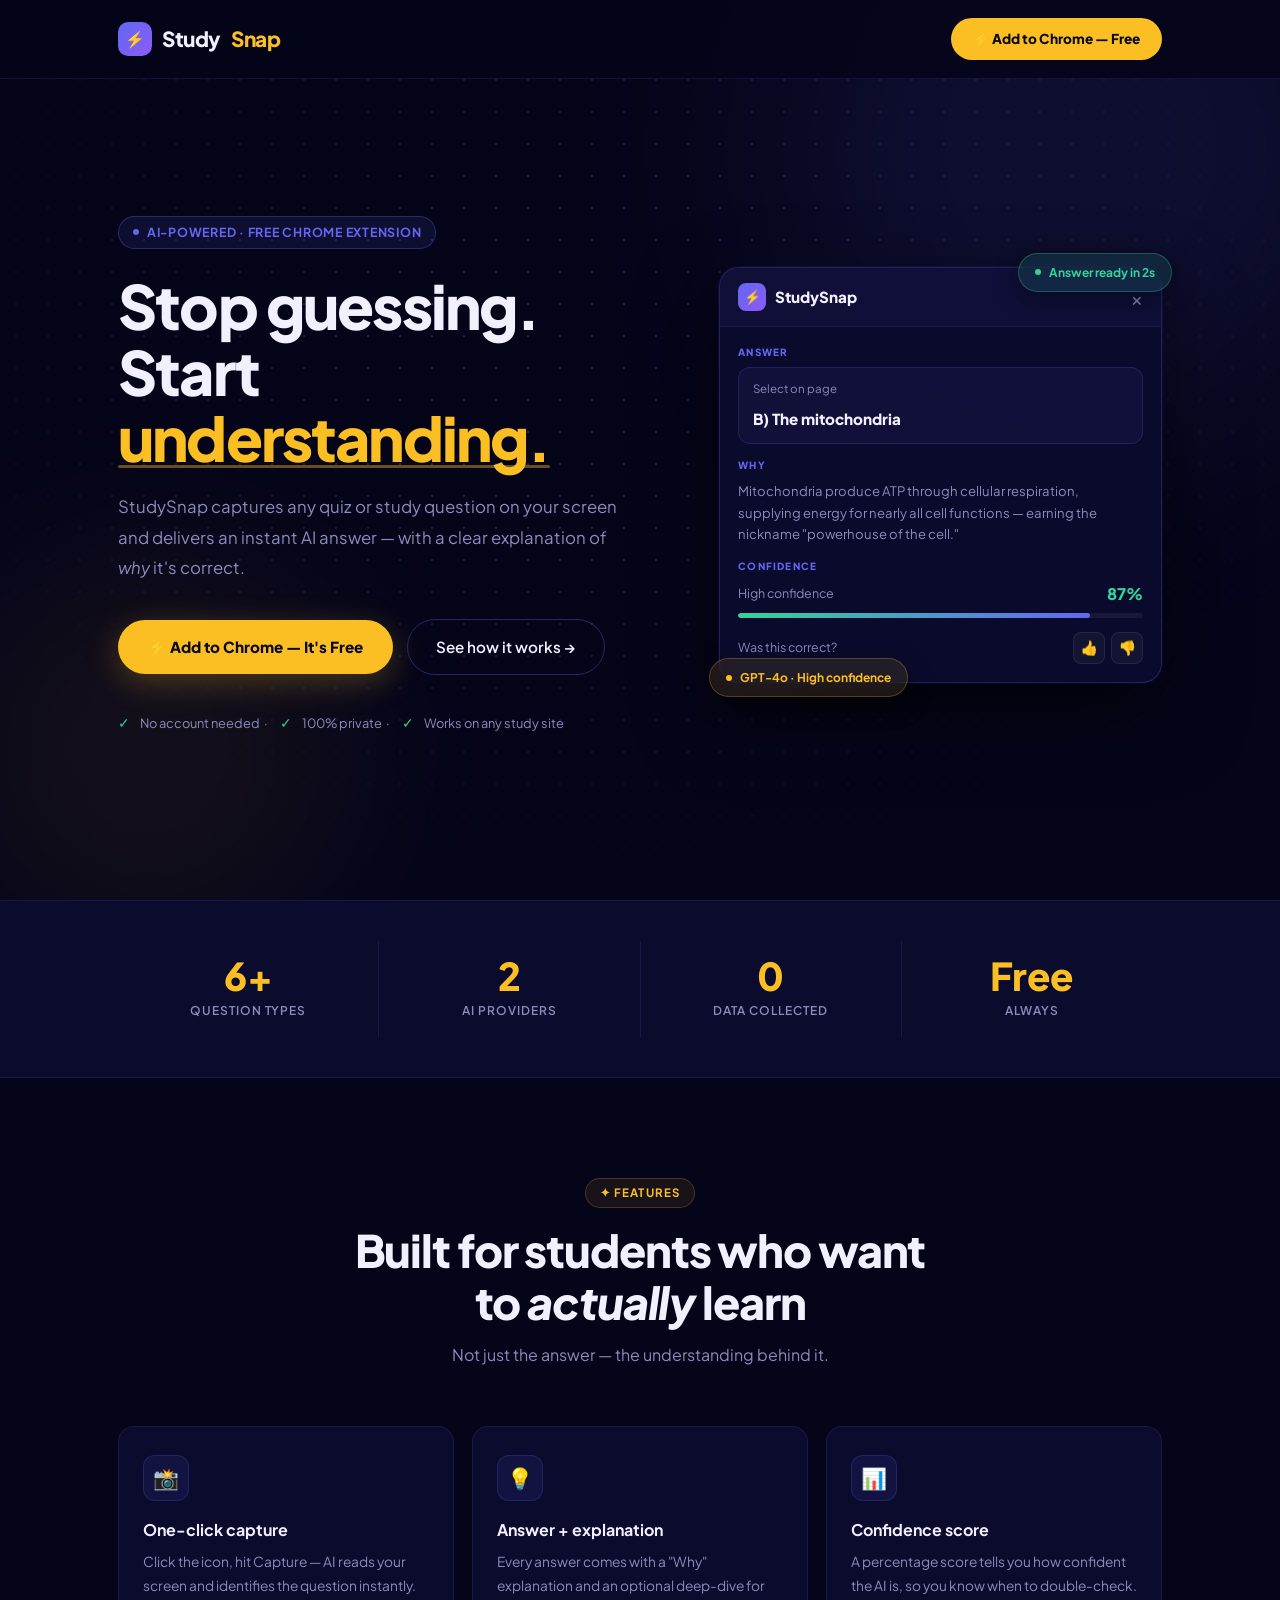
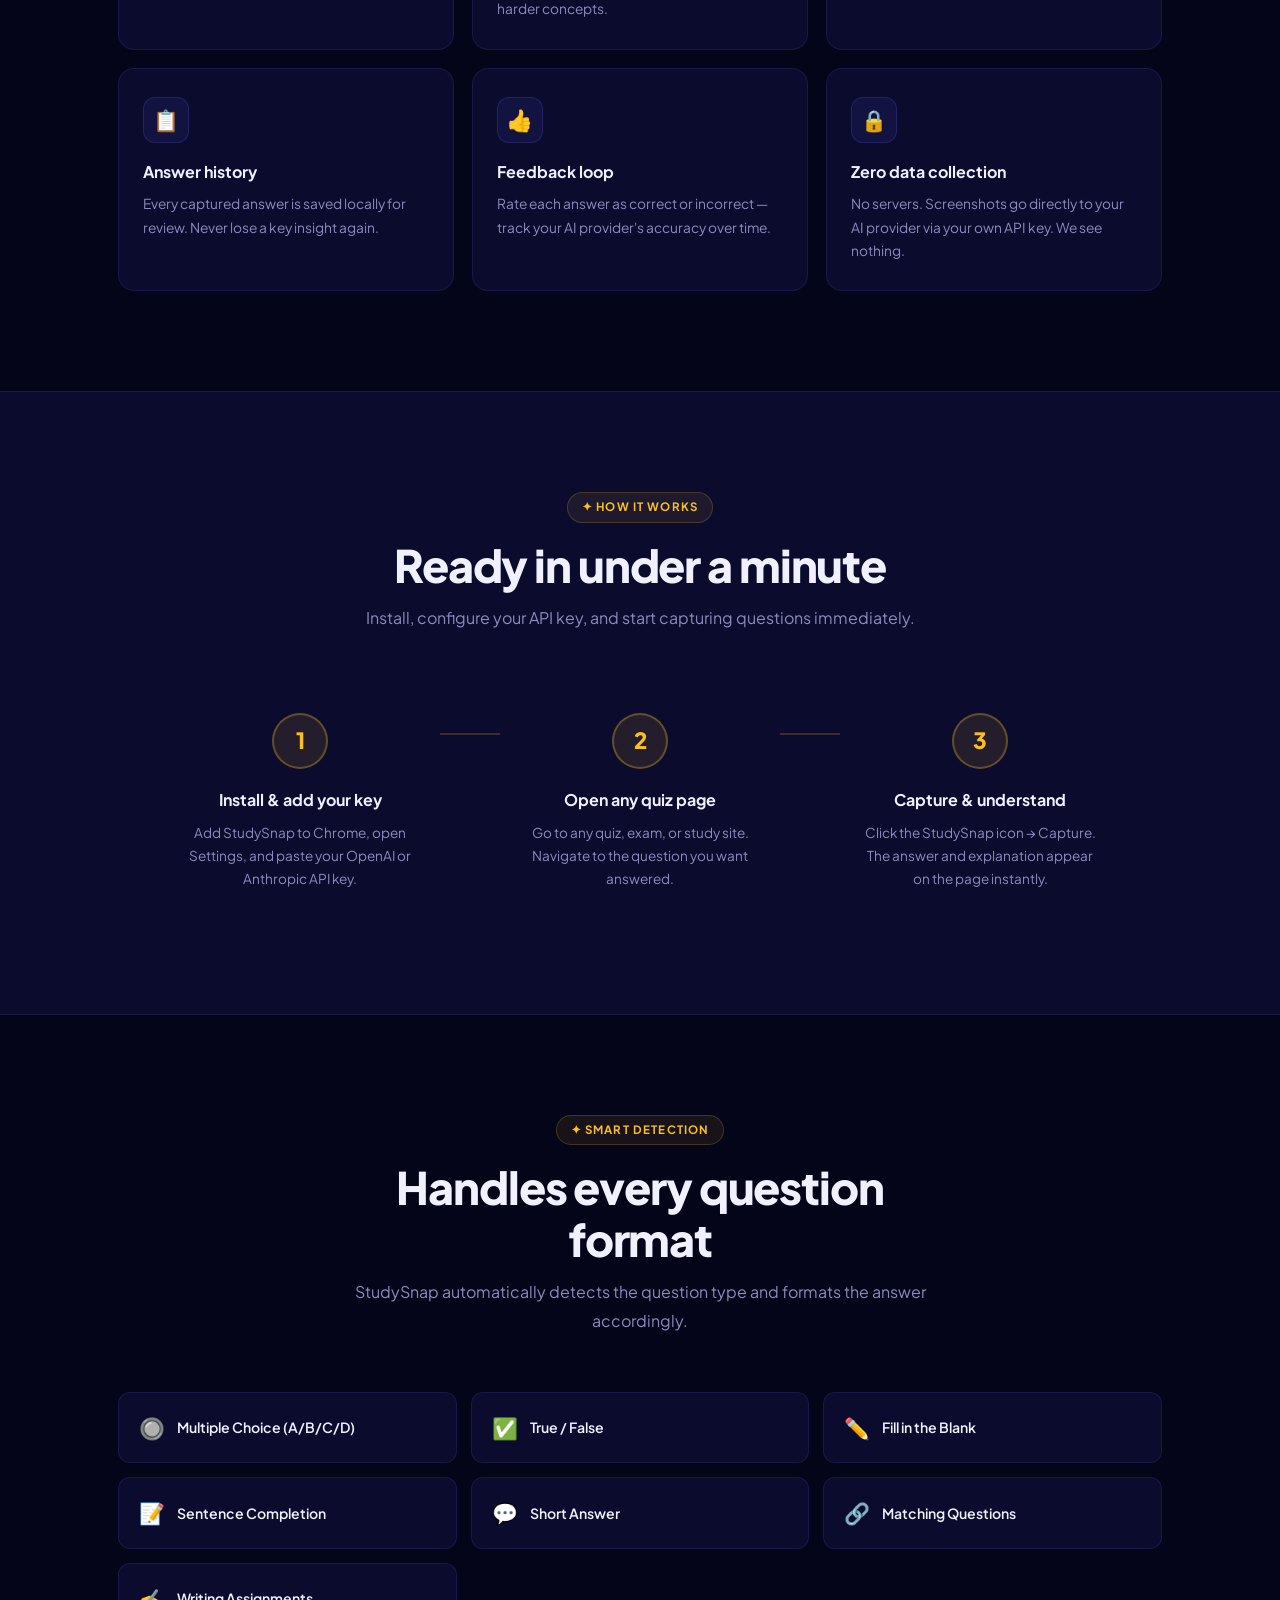
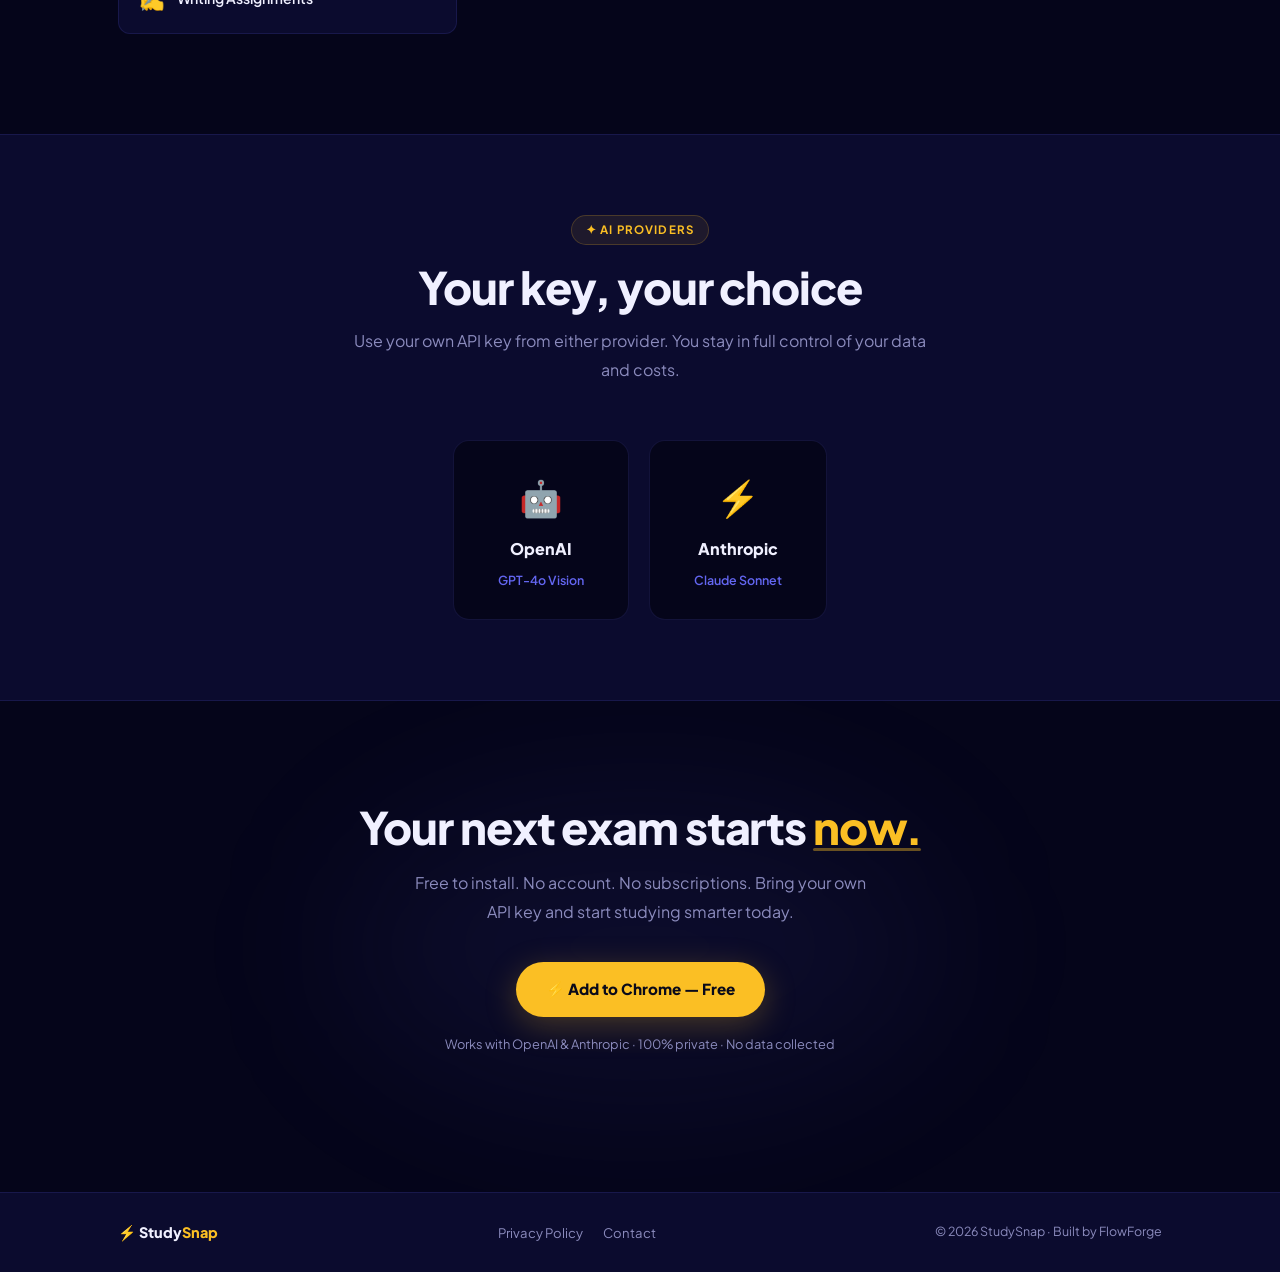
==== commit 18dd2068: "Update website: real Chrome Web Store links + add Writing Assignments type All 3 CTA buttons now lin" ====
--- a/index.html
+++ b/index.html
@@ -307,7 +307,7 @@
         <div class="logo-icon">⚡</div>
         Study<span>Snap</span>
       </a>
-      <a href="https://chromewebstore.google.com" class="nav-pill">⚡ Add to Chrome — Free</a>
+      <a href="https://chromewebstore.google.com/detail/studysnap/kodcbfiiefldhepmmjloifofmokhdekf" class="nav-pill">⚡ Add to Chrome — Free</a>
     </div>
   </nav>
 
@@ -322,7 +322,7 @@
         <h1>Stop guessing.<br>Start <span class="highlight">understanding.</span></h1>
         <p class="hero-sub">StudySnap captures any quiz or study question on your screen and delivers an instant AI answer — with a clear explanation of <em>why</em> it's correct.</p>
         <div class="hero-ctas">
-          <a href="https://chromewebstore.google.com" class="btn-main">⚡ Add to Chrome — It's Free</a>
+          <a href="https://chromewebstore.google.com/detail/studysnap/kodcbfiiefldhepmmjloifofmokhdekf" class="btn-main">⚡ Add to Chrome — It's Free</a>
           <a href="#how" class="btn-sec">See how it works →</a>
         </div>
         <div class="hero-trust">
@@ -480,6 +480,7 @@
         <div class="type-chip"><span class="type-chip-icon">📝</span> Sentence Completion</div>
         <div class="type-chip"><span class="type-chip-icon">💬</span> Short Answer</div>
         <div class="type-chip"><span class="type-chip-icon">🔗</span> Matching Questions</div>
+        <div class="type-chip"><span class="type-chip-icon">✍️</span> Writing Assignments</div>
       </div>
     </div>
   </section>
@@ -514,7 +515,7 @@
       <h2>Your next exam starts <span class="highlight">now.</span></h2>
       <p>Free to install. No account. No subscriptions. Bring your own API key and start studying smarter today.</p>
       <div class="cta-btns">
-        <a href="https://chromewebstore.google.com" class="btn-main">⚡ Add to Chrome — Free</a>
+        <a href="https://chromewebstore.google.com/detail/studysnap/kodcbfiiefldhepmmjloifofmokhdekf" class="btn-main">⚡ Add to Chrome — Free</a>
       </div>
       <p class="cta-note">Works with OpenAI & Anthropic · 100% private · No data collected</p>
     </div>
